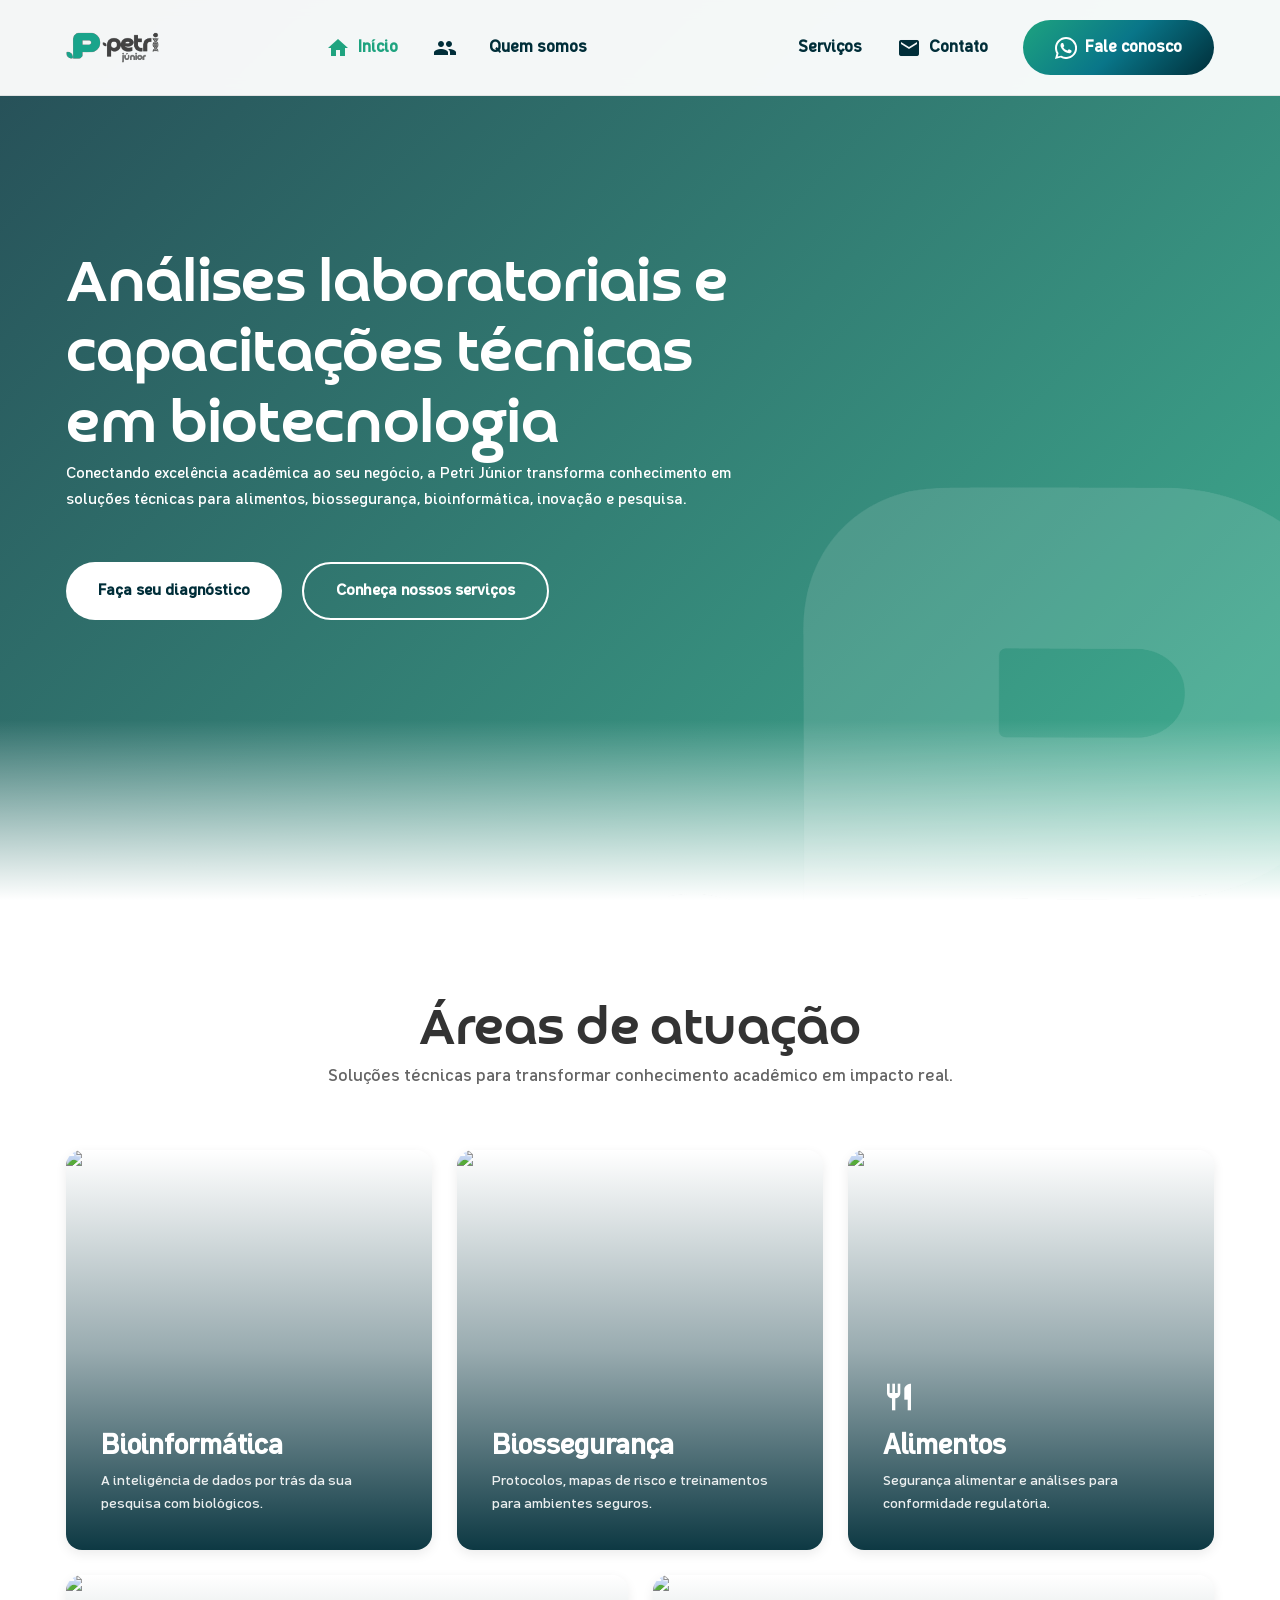
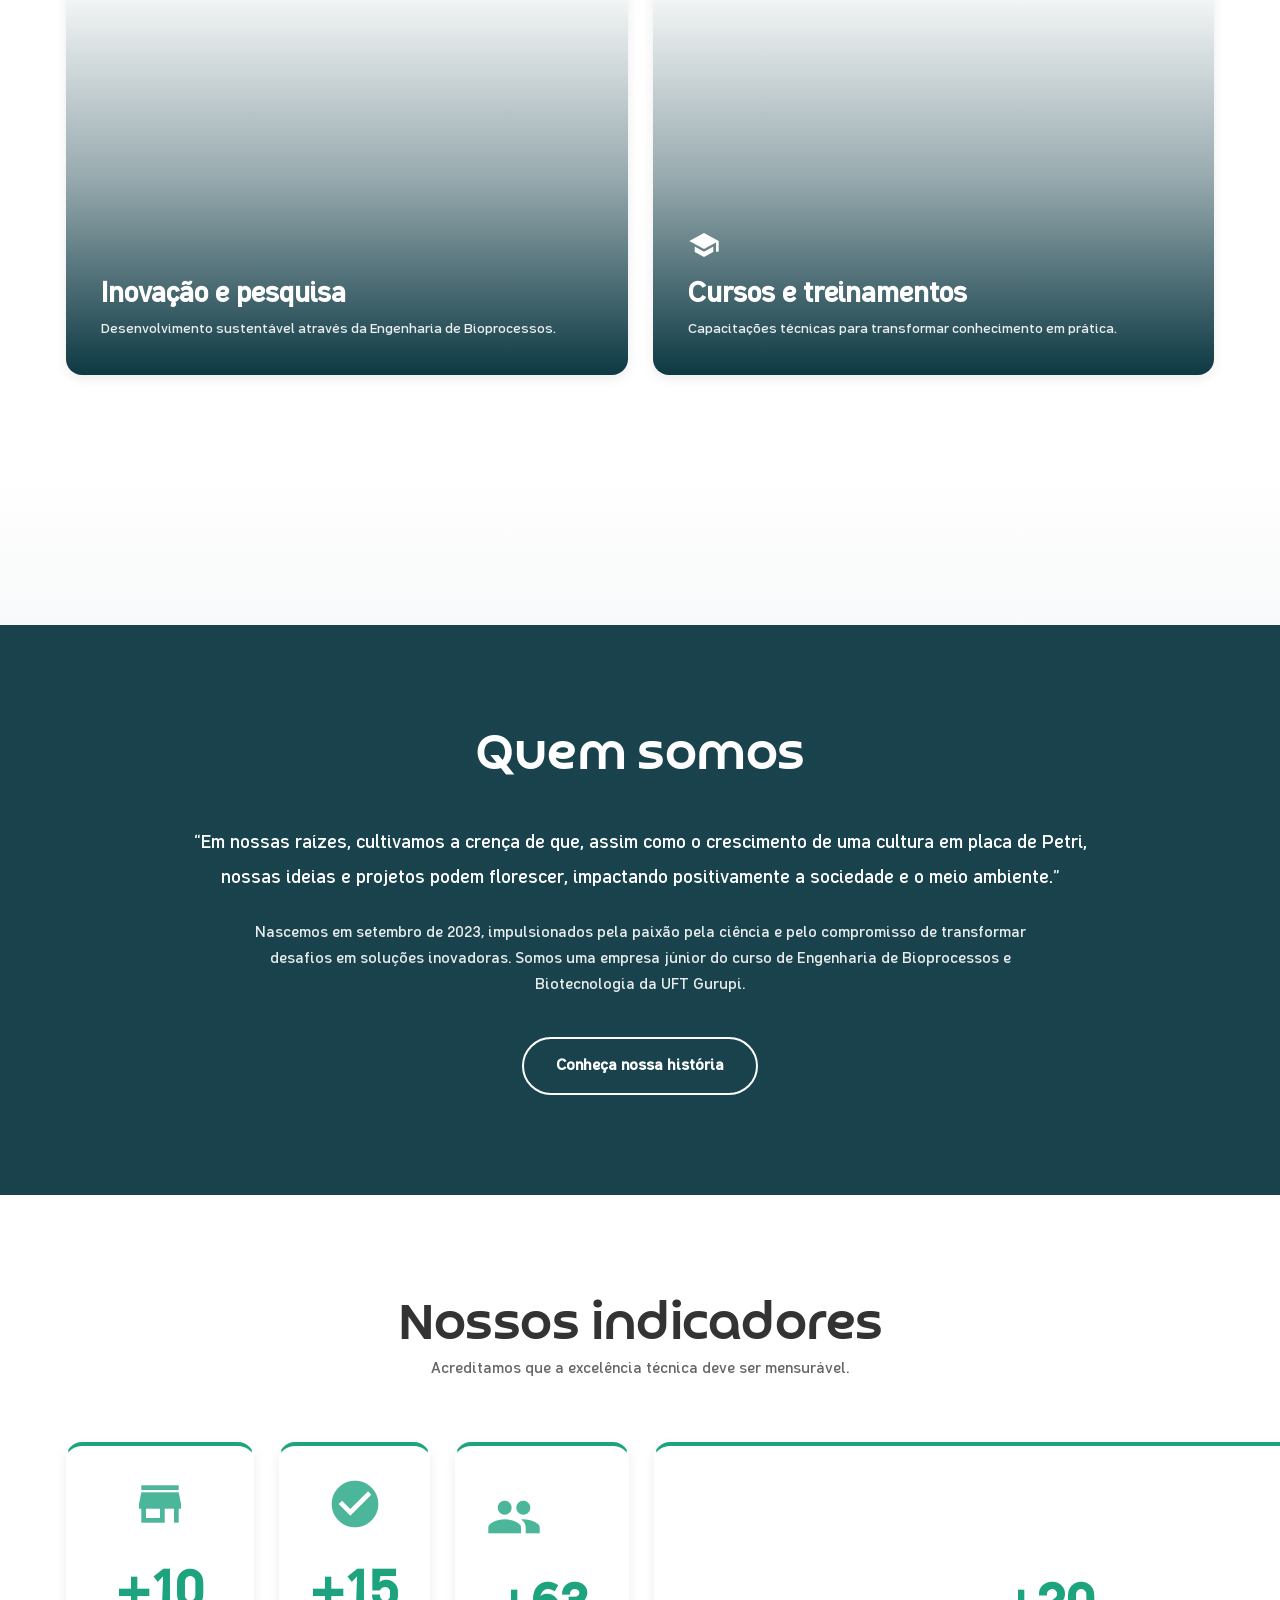
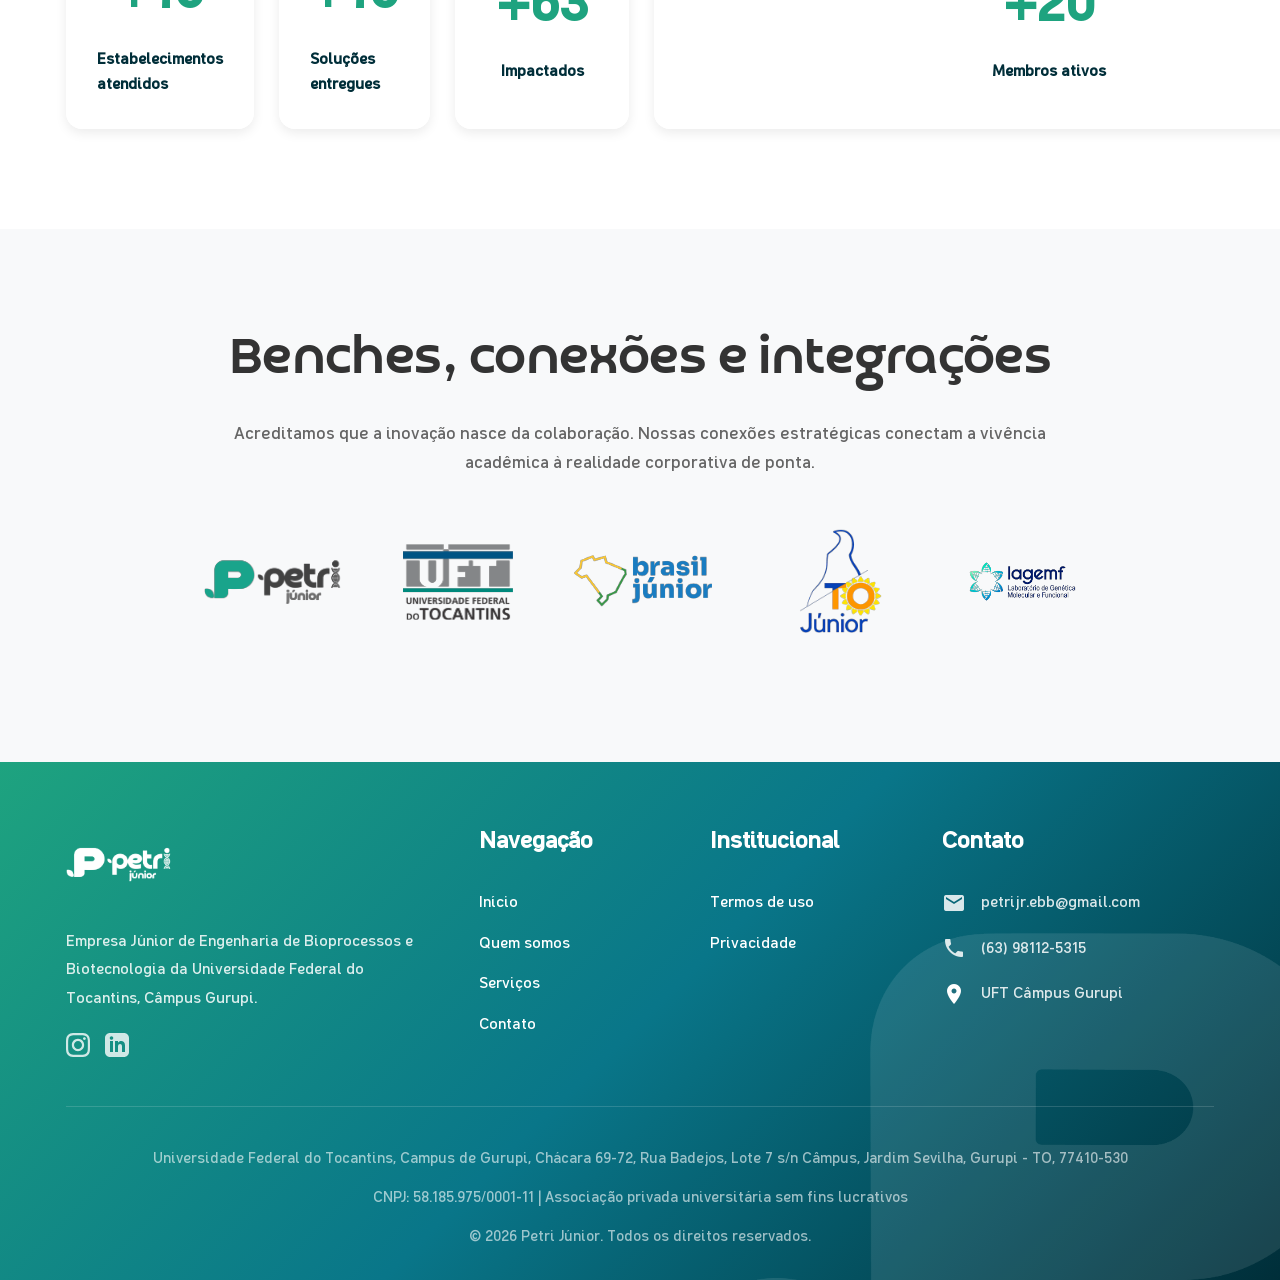
==== index.html @ 45a55f3f "1" ====
<!DOCTYPE html>
<html lang="pt-BR">
<head>
  <meta charset="UTF-8">
  <meta name="viewport" content="width=device-width, initial-scale=1.0">
  <title>Petri Júnior</title>
  <meta name="description" content="Análises laboratoriais e capacitações técnicas em biotecnologia. Conectando excelência acadêmica ao seu negócio.">
  
  <!-- Material Icons -->
  <link href="https://fonts.googleapis.com/icon?family=Material+Icons" rel="stylesheet">
  
  <!-- Styles -->
  <link rel="stylesheet" href="assets/css/style.css">
  <link rel="icon" href="assets/img/favicon-branco.svg" type="image/svg+xml">
</head>
<body>

  <!-- Header -->
  <header>
    <div class="container nav-container">
      <a href="index.html" class="logo">
        <img src="assets/img/logo-petri.svg" alt="Petri Júnior Logo">
      </a>
      
      <nav class="nav-links">
        <a href="index.html"><span class="material-icons">home</span> Início</a>
        <a href="quem-somos.html"><span class="material-icons">groups</span> Quem somos</a>
        <a href="servicos.html"><span class="material-icons">biotech</span> Serviços</a>
        <a href="contato.html"><span class="material-icons">mail</span> Contato</a>
        <a href="https://wa.me/5563981125315" class="btn btn-gradient">
          <svg xmlns="http://www.w3.org/2000/svg" width="22" height="22" viewBox="0 0 24 24" fill="white"><path d="M17.472 14.382c-.297-.149-1.758-.867-2.03-.967-.273-.099-.471-.148-.67.15-.197.297-.767.966-.94 1.164-.173.199-.347.223-.644.075-.297-.15-1.255-.463-2.39-1.328-.883-.788-1.48-1.761-1.653-2.059-.173-.297-.018-.458.13-.606.134-.133.298-.347.446-.52.149-.174.198-.298.298-.497.099-.198.05-.371-.025-.52-.075-.149-.669-1.612-.916-2.207-.242-.579-.487-.5-.669-.51-.173-.008-.371-.01-.57-.01-.198 0-.52.074-.792.372-.272.297-1.04 1.016-1.04 2.479 0 1.462 1.065 2.875 1.213 3.074.149.198 2.096 3.2 5.077 4.487.709.306 1.262.489 1.694.625.712.227 1.36.195 1.871.118.571-.085 1.758-.719 2.006-1.413.248-.694.248-1.289.173-1.413-.074-.124-.272-.198-.57-.347m-5.421 7.403h-.004a9.87 9.87 0 01-5.031-1.378l-.361-.214-3.741.982.998-3.648-.235-.374a9.86 9.86 0 01-1.51-5.26c.001-5.45 4.436-9.884 9.888-9.884 2.64 0 5.122 1.03 6.988 2.898a9.825 9.825 0 012.893 6.994c-.003 5.45-4.437 9.884-9.885 9.884m8.413-18.297A11.815 11.815 0 0012.05 0C5.414 0 .015 5.398.01 12.038c0 2.12.553 4.189 1.602 6.04L0 24l6.149-1.613a11.817 11.817 0 005.9 1.652h.005c6.634 0 12.032-5.398 12.037-12.038.003-3.218-1.251-6.242-3.535-8.528z"/></svg>
          Fale conosco
        </a>
      </nav>
      
      <div class="mobile-menu-btn">
        <span class="material-icons">menu</span>
      </div>
    </div>
  </header>

  <main>
    <!-- Hero Section -->
    <section class="hero">
      <img src="assets/img/favicon-branco.svg" class="hero-watermark" alt="Watermark">
      <div class="container">
        <div class="hero-content fade-in">
          <h1>Análises laboratoriais e capacitações técnicas em biotecnologia</h1>
          <p>
            Conectando excelência acadêmica ao seu negócio, a Petri Júnior transforma conhecimento em soluções técnicas para alimentos, biossegurança, bioinformática, inovação e pesquisa.
          </p>
          <div class="hero-btns" style="display: flex; gap: 20px; flex-wrap: wrap; margin-top: 50px;">
            <a href="https://wa.me/5563981125315?text=Olá%2C%20Petri%20Júnior!%20Gostaria%20de%20solicitar%20um%20diagnóstico%20ou%20orçamento%20personalizado." class="btn btn-primary">Faça seu diagnóstico</a>
            <a href="servicos.html" class="btn btn-secondary">Conheça nossos serviços</a>
          </div>
        </div>
      </div>
    </section>

    <!-- Áreas de Atuação -->
    <section class="areas section-padding">
      <div class="container" style="display: block;">
        <div class="text-center fade-in" style="margin-bottom: 60px;">
          <h2>Áreas de atuação</h2>
          <p style="font-size: 1.1rem; color: var(--text-muted);">Soluções técnicas para transformar conhecimento acadêmico em impacto real.</p>
        </div>
        
        <div class="areas-grid">
          <!-- Bioinformática -->
          <div class="area-card span-2 fade-in">
            <img src="https://images.unsplash.com/photo-1637929476734-bd7f5f78e40a?q=80&w=800&auto=format&fit=crop" alt="Bioinformática">
            <div class="card-content">
              <span class="material-icons" style="font-size: 32px; margin-bottom: 10px;">biotech</span>
              <h3>Bioinformática</h3>
              <p style="font-size: 0.9rem; opacity: 0.9;">A inteligência de dados por trás da sua pesquisa com biológicos.</p>
            </div>
          </div>
          <!-- Biossegurança -->
          <div class="area-card span-2 fade-in">
            <img src="https://images.unsplash.com/photo-1669707041081-dd4d51943041?q=80&w=800&auto=format&fit=crop" alt="Biossegurança">
            <div class="card-content">
              <span class="material-icons" style="font-size: 32px; margin-bottom: 10px;">health_and_safety</span>
              <h3>Biossegurança</h3>
              <p style="font-size: 0.9rem; opacity: 0.9;">Protocolos, mapas de risco e treinamentos para ambientes seguros.</p>
            </div>
          </div>
          <!-- Alimentos -->
          <div class="area-card span-2 fade-in">
            <img src="https://images.unsplash.com/photo-1599819055803-717bba43890f?q=80&w=800&auto=format&fit=crop" alt="Alimentos">
            <div class="card-content">
              <span class="material-icons" style="font-size: 32px; margin-bottom: 10px;">restaurant</span>
              <h3>Alimentos</h3>
              <p style="font-size: 0.9rem; opacity: 0.9;">Segurança alimentar e análises para conformidade regulatória.</p>
            </div>
          </div>
          <!-- Inovação -->
          <div class="area-card span-3 fade-in">
            <img src="https://images.unsplash.com/photo-1668600418823-6d4dd4e74353?q=80&w=800&auto=format&fit=crop" alt="Inovação">
            <div class="card-content">
              <span class="material-icons" style="font-size: 32px; margin-bottom: 10px;">science</span>
              <h3>Inovação e pesquisa</h3>
              <p style="font-size: 0.9rem; opacity: 0.9;">Desenvolvimento sustentável através da Engenharia de Bioprocessos.</p>
            </div>
          </div>
          <!-- Cursos -->
          <div class="area-card span-3 fade-in">
            <img src="https://images.unsplash.com/photo-1614935151651-0bea6508db6b?q=80&w=800&auto=format&fit=crop" alt="Treinamentos">
            <div class="card-content">
              <span class="material-icons" style="font-size: 32px; margin-bottom: 10px;">school</span>
              <h3>Cursos e treinamentos</h3>
              <p style="font-size: 0.9rem; opacity: 0.9;">Capacitações técnicas para transformar conhecimento em prática.</p>
            </div>
          </div>
        </div>
      </div>
    </section>

    <!-- Transição -->
    <div class="transition-gradient"></div>

    <!-- Quem Somos Resumo -->
    <section class="about-summary section-padding" style="background: linear-gradient(rgba(0, 46, 57, 0.9), rgba(0, 46, 57, 0.9)), url('https://images.unsplash.com/photo-1703500584838-ba17cd6c1b5f?q=80&w=1200&auto=format&fit=crop'); background-size: cover; background-position: center; color: white;">
      <div class="container" style="display: block;">
        <div class="text-center">
          <h2 class="fade-in" style="color: white; margin-bottom: 40px;">Quem somos</h2>
          <p class="fade-in" style="max-width: 900px; margin: 0 auto 25px; font-size: 1.2rem; line-height: 1.8;">
            “Em nossas raízes, cultivamos a crença de que, assim como o crescimento de uma cultura em placa de Petri, nossas ideias e projetos podem florescer, impactando positivamente a sociedade e o meio ambiente.”
          </p>
          <p class="fade-in" style="max-width: 800px; margin: 0 auto 40px; opacity: 0.9;">
            Nascemos em setembro de 2023, impulsionados pela paixão pela ciência e pelo compromisso de transformar desafios em soluções inovadoras. Somos uma empresa júnior do curso de Engenharia de Bioprocessos e Biotecnologia da UFT Gurupi.
          </p>
          <a href="quem-somos.html" class="btn btn-secondary fade-in">Conheça nossa história</a>
        </div>
      </div>
    </section>

    <!-- Indicadores -->
    <section class="indicators section-padding">
      <div class="container" style="display: block;">
        <div class="text-center fade-in" style="margin-bottom: 60px;">
          <h2>Nossos indicadores</h2>
          <p style="color: var(--text-muted);">Acreditamos que a excelência técnica deve ser mensurável.</p>
        </div>
        
        <div class="indicators-grid">
          <div class="glass-card indicator-item fade-in" style="border-top: 4px solid var(--primary);">
            <span class="material-icons indicator-icon">store</span>
            <h3 class="counter" data-target="10" style="color: var(--primary); font-size: 3.5rem; margin-bottom: 10px;">+0</h3>
            <p style="font-weight: bold; color: var(--primary-darker);">Estabelecimentos atendidos</p>
          </div>
          <div class="glass-card indicator-item fade-in" style="border-top: 4px solid var(--primary);">
            <span class="material-icons indicator-icon">check_circle</span>
            <h3 class="counter" data-target="15" style="color: var(--primary); font-size: 3.5rem; margin-bottom: 10px;">+0</h3>
            <p style="font-weight: bold; color: var(--primary-darker);">Soluções entregues</p>
          </div>
          <div class="glass-card indicator-item fade-in" style="border-top: 4px solid var(--primary);">
            <span class="material-icons indicator-icon">groups</span>
            <h3 class="counter" data-target="100" style="color: var(--primary); font-size: 3.5rem; margin-bottom: 10px;">+0</h3>
            <p style="font-weight: bold; color: var(--primary-darker);">Impactados</p>
          </div>
          <div class="glass-card indicator-item fade-in" style="border-top: 4px solid var(--primary);">
            <span class="material-icons indicator-icon">emoji_objects</span>
            <h3 class="counter" data-target="20" style="color: var(--primary); font-size: 3.5rem; margin-bottom: 10px;">+0</h3>
            <p style="font-weight: bold; color: var(--primary-darker);">Membros ativos</p>
          </div>
        </div>
      </div>
    </section>

    <!-- Benches -->
    <section class="section-padding" style="background: var(--bg-light);">
      <div class="container text-center" style="display: block;">
        <div class="fade-in">
          <h2>Benches, conexões e integrações</h2>
          <p style="max-width: 850px; margin: 30px auto; font-size: 1.1rem; color: var(--text-muted);">Acreditamos que a inovação nasce da colaboração. Nossas conexões estratégicas conectam a vivência acadêmica à realidade corporativa de ponta.</p>
          <div class="ecosystem-logos" style="margin-top: 50px; display: flex; justify-content: center; gap: 60px; align-items: center; flex-wrap: wrap;">
             <div class="mej-card"><img src="assets/img/logo-petri.svg" alt="Petri Júnior"></div>
             <div class="mej-card"><img src="assets/img/logo-uft.svg" alt="UFT" style="height: 90px;"></div>
             <div class="mej-card"><img src="assets/img/logo-brasil-junior.svg" alt="Brasil Junior"></div>
             <div class="mej-card"><img src="assets/img/logo-to-junior.svg" alt="TO Junior"></div>
             <div class="mej-card"><img src="assets/img/logo-lagemf.svg" alt="LAGEMF" style="height: 85px;"></div>
          </div>
        </div>
      </div>
    </section>
  </main>

  <!-- Footer -->
  <footer>
    <img src="assets/img/favicon-branco.svg" class="footer-watermark" alt="Watermark">
    <div class="container" style="display: block;">
      <div class="footer-grid">
        <div class="footer-info">
          <img src="assets/img/logo-petri.svg" alt="Petri Júnior" style="height: 85px; filter: brightness(0) invert(1);">
          <p style="margin-top: 20px;">Empresa Júnior de Engenharia de Bioprocessos e Biotecnologia da Universidade Federal do Tocantins, Câmpus Gurupi.</p>
          <div style="display: flex; gap: 15px; margin-top: 20px;">
            <a href="https://www.instagram.com/petrijr.ej/" target="_blank" style="color: white; opacity: 0.8;"><svg xmlns="http://www.w3.org/2000/svg" width="24" height="24" viewBox="0 0 24 24" fill="currentColor"><path d="M12 2.163c3.204 0 3.584.012 4.85.07 3.252.148 4.771 1.691 4.919 4.819.058 1.265.069 1.645.069 4.849 0 3.205-.012 3.584-.069 4.849-.149 3.225-1.664 4.771-4.919 4.919-1.266.058-1.644.07-4.85.07-3.204 0-3.584-.012-4.849-.07-3.26-.149-4.771-1.699-4.919-4.82-.058-1.265-.07-1.644-.07-4.849 0-3.204.013-3.583.07-4.849.149-3.227 1.664-4.771 4.919-4.919 1.266-.057 1.645-.069 4.849-.069zm0-2.163c-3.259 0-3.667.014-4.947.072-4.358.2-6.78 2.618-6.98 6.98-.059 1.281-.073 1.689-.073 4.948 0 3.259.014 3.668.072 4.948.2 4.358 2.618 6.78 6.98 6.98 1.281.058 1.689.072 4.948.072 3.259 0 3.668-.014 4.948-.072 4.354-.2 6.782-2.618 6.979-6.98.059-1.28.073-1.689.073-4.948 0-3.259-.014-3.667-.072-4.947-.196-4.354-2.617-6.78-6.979-6.98-1.281-.059-1.69-.073-4.949-.073zm0 5.838c-3.403 0-6.162 2.759-6.162 6.162s2.759 6.163 6.162 6.163 6.162-2.759 6.162-6.163c0-3.403-2.759-6.162-6.162-6.162zm0 10.162c-2.209 0-4-1.791-4-4 0-2.209 1.791-4 4-4s4 1.791 4 4c0 2.209-1.791 4-4 4zm6.406-11.845c-.796 0-1.441.645-1.441 1.44s.645 1.44 1.441 1.44c.795 0 1.439-.645 1.439-1.44s-.644-1.44-1.439-1.44z"/></svg></a>
            <a href="https://www.linkedin.com/company/petri-j%C3%BAnior" target="_blank" style="color: white; opacity: 0.8;"><svg xmlns="http://www.w3.org/2000/svg" width="24" height="24" viewBox="0 0 24 24" fill="currentColor"><path d="M19 0h-14c-2.761 0-5 2.239-5 5v14c0 2.761 2.239 5 5 5h14c2.762 0 5-2.238 5-5v-14c0-2.761-2.238-5-5-5zm-11 19h-3v-11h3v11zm-1.5-12.268c-.966 0-1.75-.79-1.75-1.764s.784-1.764 1.75-1.764 1.75.79 1.75 1.764-.783 1.764-1.75 1.764zm13.5 12.268h-3v-5.604c0-3.368-4-3.113-4 0v5.604h-3v-11h3v1.765c1.396-2.586 7-2.777 7 2.476v6.759z"/></svg></a>
          </div>
        </div>
        <div class="footer-links">
          <h4>Navegação</h4>
          <ul>
            <li><a href="index.html">Início</a></li>
            <li><a href="quem-somos.html">Quem somos</a></li>
            <li><a href="servicos.html">Serviços</a></li>
            <li><a href="contato.html">Contato</a></li>
          </ul>
        </div>
        <div class="footer-links">
          <h4>Institucional</h4>
          <ul>
            <li><a href="termos-de-uso.html">Termos de uso</a></li>
            <li><a href="politica-de-privacidade.html">Privacidade</a></li>
          </ul>
        </div>
        <div class="footer-contact">
          <h4>Contato</h4>
          <p><span class="material-icons">mail</span> petrijr.ebb@gmail.com</p>
          <p><span class="material-icons">call</span> (63) 98112-5315</p>
          <p><span class="material-icons" style="color: white;">place</span> UFT Câmpus Gurupi</p>
        </div>
      </div>
      <div class="footer-bottom">
        <p>Universidade Federal do Tocantins, Campus de Gurupi, Chácara 69-72, Rua Badejos, Lote 7 s/n Câmpus, Jardim Sevilha, Gurupi - TO, 77410-530</p>
        <p style="margin-top: 15px;">CNPJ: 58.185.975/0001-11 | Associação privada universitária sem fins lucrativos</p>
        <p style="margin-top: 15px;">&copy; 2026 Petri Júnior. Todos os direitos reservados.</p>
      </div>
    </div>
  </footer>

  <script src="assets/js/main.js"></script>
</body>
</html>
---- assets/css/style.css ----
/* 
  Petri Júnior - Institutional Website 
  Refined Style Guide
*/

:root {
  /* Colors */
  --primary: #1ea37f;
  --primary-dark: #097689;
  --primary-darker: #002e39;
  --gradient: linear-gradient(135deg, #1ea37f 0%, #097689 50%, #002e39 100%);
  
  --bg-white: #ffffff;
  --bg-light: #f8f9fa;
  --text-dark: #333333;
  --text-muted: #666666;
  --border-light: rgba(0, 0, 0, 0.08);
  --shadow-sm: 0 2px 4px rgba(0, 0, 0, 0.05);
  --shadow-md: 0 4px 12px rgba(0, 0, 0, 0.08);
  
  /* Glassmorphism */
  --glass-bg: rgba(255, 255, 255, 0.7);
  --glass-border: rgba(255, 255, 255, 0.3);
  --glass-blur: blur(10px);
}

/* Fonts */
@font-face {
  font-family: "Caracas";
  src: url("../fonts/Caracas.ttf") format("truetype");
  font-display: swap;
}

@font-face {
  font-family: "Croogla";
  src: url("../fonts/Croogla.ttf") format("truetype");
  font-display: swap;
}

/* Base Styles */
* {
  margin: 0;
  padding: 0;
  box-sizing: border-box;
}

html {
  scroll-behavior: smooth;
}

body {
  font-family: "Caracas", Arial, Helvetica, sans-serif;
  color: var(--text-dark);
  line-height: 1.6;
  background-color: var(--bg-white);
  overflow-x: hidden;
  font-variant-ligatures: none;
  font-feature-settings: "liga" 0; /* Comprehensive ligature disabling */
}

/* SVG Quality & Engine Optimization */
svg, img[src$=".svg"] {
  shape-rendering: geometricPrecision;
  image-rendering: -webkit-optimize-contrast;
  image-rendering: crisp-edges; /* fallback for some engines */
  image-rendering: optimizeQuality;
  -webkit-backface-visibility: hidden;
  backface-visibility: hidden;
}

/* Main Titles - Croogla */
h1, h2, .main-title {
  font-family: "Croogla", Arial, Helvetica, sans-serif;
  font-weight: normal;
  line-height: 1.1;
  letter-spacing: -0.01em;
}

h1 { font-size: 4rem; }
h2 { font-size: 3.5rem; }

/* Secondary/Card Titles - Caracas Bold */
h3, h4, h5, h6, .card-title {
  font-family: "Caracas", sans-serif;
  font-weight: bold;
}

h3 { font-size: 1.8rem; }
h4 { font-size: 1.4rem; }

a {
  text-decoration: none;
  color: inherit;
  transition: 0.3s;
}

ul {
  list-style: none;
}

img {
  max-width: 100%;
  height: auto;
  display: block;
}

/* Utility Classes */
.container {
  width: 92%;
  max-width: 1300px;
  margin: 0 auto;
  padding: 0 15px;
}

.section-padding {
  padding: 100px 0;
}

.text-center { text-align: center; }

.glass-card {
  background: var(--glass-bg);
  backdrop-filter: var(--glass-blur);
  -webkit-backdrop-filter: var(--glass-blur);
  border: 1px solid var(--glass-border);
  border-radius: 16px;
  padding: 30px;
  box-shadow: var(--shadow-md);
  transition: transform 0.3s ease, box-shadow 0.3s ease;
}

.glass-card:hover {
  transform: translateY(-8px);
  box-shadow: 0 12px 24px rgba(0, 0, 0, 0.1);
}

/* Hero Section Refined */
.hero {
  background: linear-gradient(135deg, rgba(0, 46, 57, 0.85) 0%, rgba(30, 163, 127, 0.85) 100%), 
              url('https://images.unsplash.com/photo-1618053448492-2b629c2c912c?q=80&w=1200&auto=format&fit=crop');
  background-size: cover;
  background-position: center;
  background-attachment: fixed;
  color: white;
  min-height: 100vh;
  display: flex;
  align-items: center;
  position: relative;
  overflow: hidden;
  padding-top: 150px;
  padding-bottom: 180px;
}

.hero-watermark {
  position: absolute;
  right: -10%;
  bottom: -20%;
  width: 60%;
  height: auto;
  opacity: 0.12;
  pointer-events: none;
  z-index: 1;
}

.hero .container {
  position: relative;
  z-index: 2;
  display: grid;
  grid-template-columns: 1.2fr 0.8fr;
  align-items: center;
}

@media (max-width: 992px) {
  .hero .container {
    grid-template-columns: 1fr;
  }
  .hero-watermark {
    width: 100%;
    right: -20%;
    bottom: -10%;
  }
}

.page-hero {
  background-size: cover;
  background-position: center;
  background-attachment: fixed;
  color: white;
  padding-top: 200px;
  padding-bottom: 120px;
  position: relative;
}

.page-hero::before {
  content: '';
  position: absolute;
  top: 0;
  left: 0;
  width: 100%;
  height: 100%;
  background: linear-gradient(135deg, rgba(0, 46, 57, 0.9) 0%, rgba(30, 163, 127, 0.8) 100%);
  z-index: 1;
}

.page-hero .container {
  position: relative;
  z-index: 2;
}

.hero::after {
  content: '';
  position: absolute;
  bottom: 0;
  left: 0;
  width: 100%;
  height: 180px;
  background: linear-gradient(to bottom, transparent, var(--bg-white));
  pointer-events: none;
}

/* Specific Page Heroes */
.hero-quem-somos {
  background-image: url('https://images.unsplash.com/photo-1595154038281-4beb9195415b?q=80&w=1472&auto=format&fit=crop');
}

.hero-contato {
  background-image: url('https://images.unsplash.com/photo-1707944745899-104a4b12d945?q=80&w=747&auto=format&fit=crop');
}

.hero-servicos {
  background-image: url('https://images.unsplash.com/photo-1614308460927-5024ba2e1dcb?q=80&w=1200&auto=format&fit=crop');
}

/* Buttons */
.btn {
  display: inline-flex;
  align-items: center;
  justify-content: center;
  padding: 14px 32px;
  border-radius: 50px;
  font-family: "Caracas", sans-serif;
  font-weight: bold;
  cursor: pointer;
  transition: 0.3s;
  border: none;
  gap: 12px;
  font-size: 1rem;
}

.btn svg {
  display: block;
}

.btn-primary {
  background: white;
  color: var(--primary-darker);
}

.btn-primary:hover {
  background: var(--bg-light);
  transform: translateY(-2px);
  box-shadow: 0 5px 15px rgba(0,0,0,0.1);
}

.btn-gradient {
  background: var(--gradient);
  color: white !important;
}

.btn-gradient svg {
  fill: white !important;
}

.btn-gradient:hover {
  opacity: 0.95;
  transform: translateY(-2px);
  box-shadow: 0 5px 15px rgba(30, 163, 127, 0.3);
}

.btn-secondary {
  background: transparent;
  color: white;
  border: 2px solid white;
}

.btn-secondary:hover {
  background: rgba(255, 255, 255, 0.1);
  transform: translateY(-2px);
}

/* Section Transitions */
.transition-gradient {
  height: 150px;
  background: linear-gradient(to bottom, var(--bg-white), var(--bg-light));
}

/* Workflow Section Styles */
.workflow-grid {
  display: grid;
  grid-template-columns: repeat(auto-fit, minmax(200px, 1fr));
  gap: 20px;
  margin-top: 50px;
}

.workflow-step {
  text-align: center;
  padding: 30px 20px;
  background: white;
  border-radius: 16px;
  box-shadow: var(--shadow-sm);
  position: relative;
  transition: 0.3s;
}

.workflow-step:hover {
  transform: translateY(-5px);
  box-shadow: var(--shadow-md);
}

.step-number {
  width: 50px;
  height: 50px;
  background: var(--gradient);
  color: white;
  border-radius: 50%;
  display: flex;
  align-items: center;
  justify-content: center;
  font-size: 1.5rem;
  font-family: "Croogla", sans-serif;
  margin: 0 auto 20px;
}

/* Moments Gallery Styles */
.moments-grid {
  display: grid;
  grid-template-columns: repeat(auto-fill, minmax(300px, 1fr));
  gap: 20px;
  margin-top: 40px;
}

.moment-card {
  background: white;
  border-radius: 12px;
  overflow: hidden;
  box-shadow: var(--shadow-sm);
  transition: 0.3s;
}

.moment-card:hover {
  transform: scale(1.02);
  box-shadow: var(--shadow-md);
}

.moment-img {
  width: 100%;
  height: 240px;
  object-fit: cover;
}

.moment-info {
  padding: 20px;
}

.moment-date {
  font-size: 0.85rem;
  color: var(--primary);
  font-weight: bold;
  margin-bottom: 5px;
}

.moment-desc {
  font-size: 0.95rem;
  color: var(--text-dark);
}

/* Team Card Styles */
.team-grid {
  display: grid;
  grid-template-columns: repeat(auto-fill, minmax(280px, 1fr));
  gap: 30px;
}

.team-card {
  background: white;
  border-radius: 16px;
  padding: 30px;
  text-align: center;
  box-shadow: var(--shadow-sm);
  border: 1px solid var(--border-light);
  transition: 0.3s;
}

.team-card:hover {
  border-color: var(--primary);
  transform: translateY(-5px);
}

.team-photo {
  width: 130px;
  height: 130px;
  border-radius: 50%;
  margin: 0 auto 20px;
  object-fit: cover;
  border: 4px solid var(--bg-light);
}

.team-links {
  display: flex;
  justify-content: center;
  gap: 15px;
  margin-top: 20px;
}

.team-links a {
  color: var(--text-muted);
  font-size: 1.4rem;
}

.team-links a:hover {
  color: var(--primary);
}

.advisor-card {
  grid-column: 1 / -1;
  max-width: 1000px;
  margin: 0 auto 50px;
  display: grid;
  grid-template-columns: 280px 1fr;
  text-align: left;
  align-items: center;
  gap: 50px;
  padding: 40px;
  border-left: 6px solid var(--primary);
}

/* Areas Cards Grid Optimization */
.areas-grid {
  display: grid;
  grid-template-columns: repeat(6, 1fr);
  gap: 25px;
}

.area-card.span-2 { grid-column: span 2; }
.area-card.span-3 { grid-column: span 3; }

/* Indicators Grid 4-in-a-row */
.indicators-grid {
  display: grid;
  grid-template-columns: repeat(4, 1fr);
  gap: 25px;
  max-width: 1200px;
  margin: 0 auto;
}

.indicator-item {
  display: flex;
  flex-direction: column;
  align-items: center;
  justify-content: center;
}

.indicator-icon {
  font-size: 3.5rem !important;
  color: var(--primary);
  margin-bottom: 15px;
  opacity: 0.8;
}

/* Mascot Dynamics */
.mascot-container {
  position: relative;
  margin-bottom: 0;
  z-index: 10;
  display: flex;
  justify-content: center;
  align-items: center;
}

.mascot-img {
  width: 100%;
  max-width: 420px;
  height: auto;
  aspect-ratio: 1080 / 1350;
  object-fit: contain;
  filter: drop-shadow(0 15px 40px rgba(0,0,0,0.12));
  transition: transform 0.8s cubic-bezier(0.22, 1, 0.36, 1), filter 0.8s ease;
  will-change: transform;
}

.mascot-container:hover .mascot-img {
  transform: translateY(-10px) scale(1.03);
  filter: drop-shadow(0 25px 60px rgba(0,0,0,0.18));
}

/* Ecosystem Logos */
.ecosystem-logos img {
  height: 100px;
  width: auto;
  filter: none;
  transition: 0.4s;
}

.mej-card {
  display: flex;
  flex-direction: column;
  align-items: center;
}

.mej-card img {
  height: 110px;
  margin-bottom: 25px;
}

/* Areas Cards with Images */
.area-card {
  position: relative;
  overflow: hidden;
  border-radius: 16px;
  height: 400px;
  display: flex;
  flex-direction: column;
  justify-content: flex-end;
  color: white;
  transition: 0.4s;
  box-shadow: var(--shadow-md);
}

.area-card img {
  position: absolute;
  top: 0;
  left: 0;
  width: 100%;
  height: 100%;
  object-fit: cover;
  z-index: 1;
  transition: 0.5s;
}

.area-card::before {
  content: '';
  position: absolute;
  top: 0;
  left: 0;
  width: 100%;
  height: 100%;
  background: linear-gradient(to top, rgba(0,46,57,0.95) 0%, rgba(0,46,57,0.4) 50%, transparent 100%);
  z-index: 2;
}

.area-card .card-content {
  position: relative;
  z-index: 3;
  padding: 35px;
}

.area-card:hover {
  transform: translateY(-10px);
}

.area-card:hover img {
  transform: scale(1.1);
}

/* Google Maps Embed */
.map-container {
  width: 100%;
  height: 400px;
  border-radius: 16px;
  overflow: hidden;
  margin-top: 30px;
  border: 1px solid var(--border-light);
  box-shadow: var(--shadow-sm);
}

/* Animations */
.fade-in {
  opacity: 0;
  transform: translateY(30px);
  transition: opacity 0.8s ease-out, transform 0.8s ease-out;
}

.fade-in.visible {
  opacity: 1;
  transform: translateY(0);
}

/* Header */
header {
  position: fixed;
  top: 0;
  width: 100%;
  z-index: 1000;
  background: rgba(255, 255, 255, 0.95);
  backdrop-filter: blur(8px);
  border-bottom: 1px solid var(--border-light);
  padding: 10px 0;
  transition: 0.3s;
}

.nav-container {
  display: flex;
  justify-content: space-between;
  align-items: center;
}

.logo img {
  height: 75px;
}

.nav-links {
  display: flex;
  gap: 35px;
  align-items: center;
}

.nav-links a {
  font-weight: 600;
  font-size: 1.05rem;
  color: var(--primary-darker);
  display: flex;
  align-items: center;
  gap: 8px;
}

.nav-links a:hover, .nav-links a.active {
  color: var(--primary);
}

.mobile-menu-btn {
  display: none;
  cursor: pointer;
  color: var(--primary-darker);
}

/* Footer */
footer {
  background: var(--gradient);
  color: white;
  padding: 60px 0 30px;
  position: relative;
  overflow: hidden;
}

.footer-watermark {
  position: absolute;
  right: -8%;
  bottom: -30%;
  width: 650px;
  height: auto;
  opacity: 0.1;
  pointer-events: none;
  z-index: 1;
}

.footer-grid, .footer-bottom {
  position: relative;
  z-index: 2;
}

.footer-grid {
  display: grid;
  grid-template-columns: 2fr 1fr 1fr 1.5fr;
  gap: 50px;
  margin-bottom: 40px;
}

.footer-info img {
  height: 85px;
  filter: brightness(0) invert(1);
}

.footer-info p {
  color: rgba(255, 255, 255, 0.85);
  margin-top: 25px;
  line-height: 1.8;
}

.footer-links h4, .footer-contact h4 {
  color: white;
  margin-bottom: 30px;
  font-size: 1.5rem;
}

.footer-links ul li {
  margin-bottom: 15px;
}

.footer-links a:hover {
  color: white;
  opacity: 0.8;
  text-decoration: underline;
}

.footer-contact p {
  color: rgba(255, 255, 255, 0.85);
  display: flex;
  align-items: center;
  gap: 15px;
  margin-bottom: 20px;
}

.footer-bottom {
  border-top: 1px solid rgba(255, 255, 255, 0.15);
  padding-top: 40px;
  text-align: center;
  color: rgba(255, 255, 255, 0.6);
  font-size: 0.95rem;
}

/* Responsive Grid */
@media (max-width: 1200px) {
  .advisor-card {
    grid-template-columns: 200px 1fr;
    gap: 30px;
  }
}

@media (max-width: 1024px) {
  .areas-grid {
    grid-template-columns: repeat(2, 1fr);
  }
  .area-card.span-2, .area-card.span-3 { grid-column: span 1; }
  .indicators-grid {
    grid-template-columns: repeat(2, 1fr);
  }
}

@media (max-width: 768px) {
  :root {
    --section-padding: 60px; /* Reduced for mobile */
  }

  .section-padding {
    padding: var(--section-padding) 0;
  }

  h1 { font-size: 2.5rem !important; }
  h2 { font-size: 2rem !important; }
  
  .areas-grid {
    grid-template-columns: 1fr;
    gap: 15px;
  }
  
  .indicators-grid {
    grid-template-columns: 1fr;
    gap: 15px;
  }
  
  .hero { 
    min-height: auto; 
    padding-top: 120px; 
    padding-bottom: 100px;
    text-align: center;
  }

  .hero .hero-btns {
    justify-content: center;
  }

  .page-hero { padding-top: 140px; padding-bottom: 60px; }
  
  /* Mobile Menu Transitions */
  .mobile-menu-btn { display: block; }

  .nav-links {
    display: flex; /* Always flex but hidden by height/opacity */
    position: absolute;
    top: 100%;
    left: 0;
    width: 100%;
    background: white;
    flex-direction: column;
    padding: 0 20px;
    gap: 0;
    box-shadow: 0 15px 30px rgba(0,0,0,0.1);
    border-top: 1px solid var(--border-light);
    
    /* Animation state */
    max-height: 0;
    opacity: 0;
    overflow: hidden;
    transform: translateY(-10px);
    transition: max-height 0.5s cubic-bezier(0.4, 0, 0.2, 1), 
                opacity 0.4s ease, 
                transform 0.4s ease,
                padding 0.5s ease;
  }

  .nav-links.active {
    max-height: 600px; /* Large enough to fit items */
    opacity: 1;
    transform: translateY(0);
    padding: 25px 20px;
    gap: 20px;
  }

  .nav-links a {
    width: 100%;
    justify-content: flex-start;
    opacity: 0;
    transform: translateX(-10px);
    transition: 0.3s ease;
  }

  .nav-links.active a {
    opacity: 1;
    transform: translateX(0);
  }
  
  /* Stagger links fade-in */
  .nav-links.active a:nth-child(1) { transition-delay: 0.1s; }
  .nav-links.active a:nth-child(2) { transition-delay: 0.15s; }
  .nav-links.active a:nth-child(3) { transition-delay: 0.2s; }
  .nav-links.active a:nth-child(4) { transition-delay: 0.25s; }
  .nav-links.active a:nth-child(5) { transition-delay: 0.3s; }

  .nav-links .btn-gradient {
    width: 100%;
    margin-top: 10px;
  }
  
  .footer-grid {
    grid-template-columns: 1fr;
    text-align: left; /* Left align as requested */
    gap: 40px;
  }

  .footer-contact p {
    justify-content: flex-start; /* Left align as requested */
  }

  .footer-info {
    display: flex;
    flex-direction: column;
    align-items: flex-start;
  }

  .footer-info .social-links {
    justify-content: flex-start !important;
  }

  .footer-watermark {
    display: none;
  }
  
  .advisor-card {
    grid-template-columns: 1fr;
    text-align: center;
    padding: 25px;
  }

  .team-photo {
    width: 100px;
    height: 100px;
  }
  
  .mascot-container {
    margin-bottom: 0;
  }

  .workflow-grid {
    grid-template-columns: 1fr;
  }

  /* Grid Layouts for mobile */
  .grid {
    grid-template-columns: 1fr !important;
    gap: 30px !important;
  }

  .about-detail .grid {
    display: flex !important;
    flex-direction: column;
  }

  .about-detail .grid > div:nth-child(1) {
    order: 2;
  }
  .about-detail .grid > div:nth-child(1) img {
    order: 1;
    margin-bottom: 20px;
  }

  #alimentos .grid, #biosseguranca .grid {
    display: flex !important;
    flex-direction: column;
  }
}
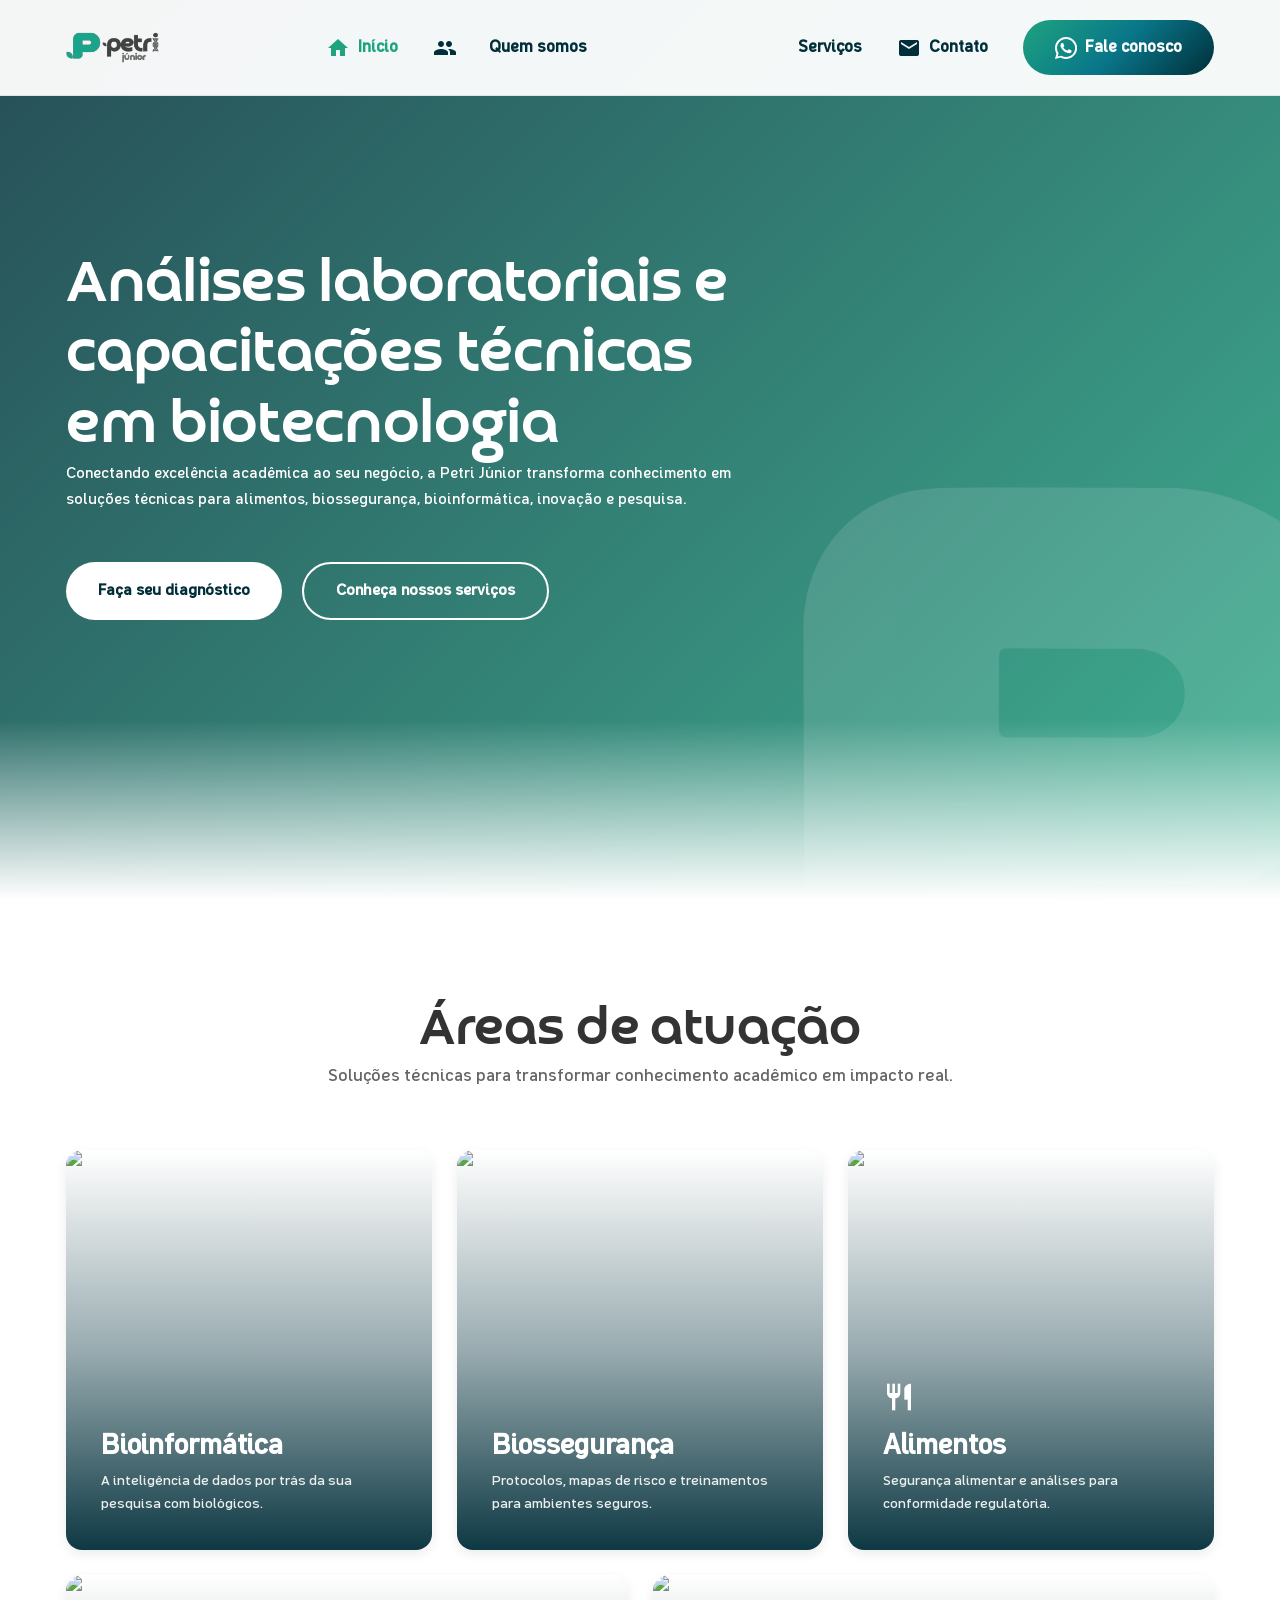
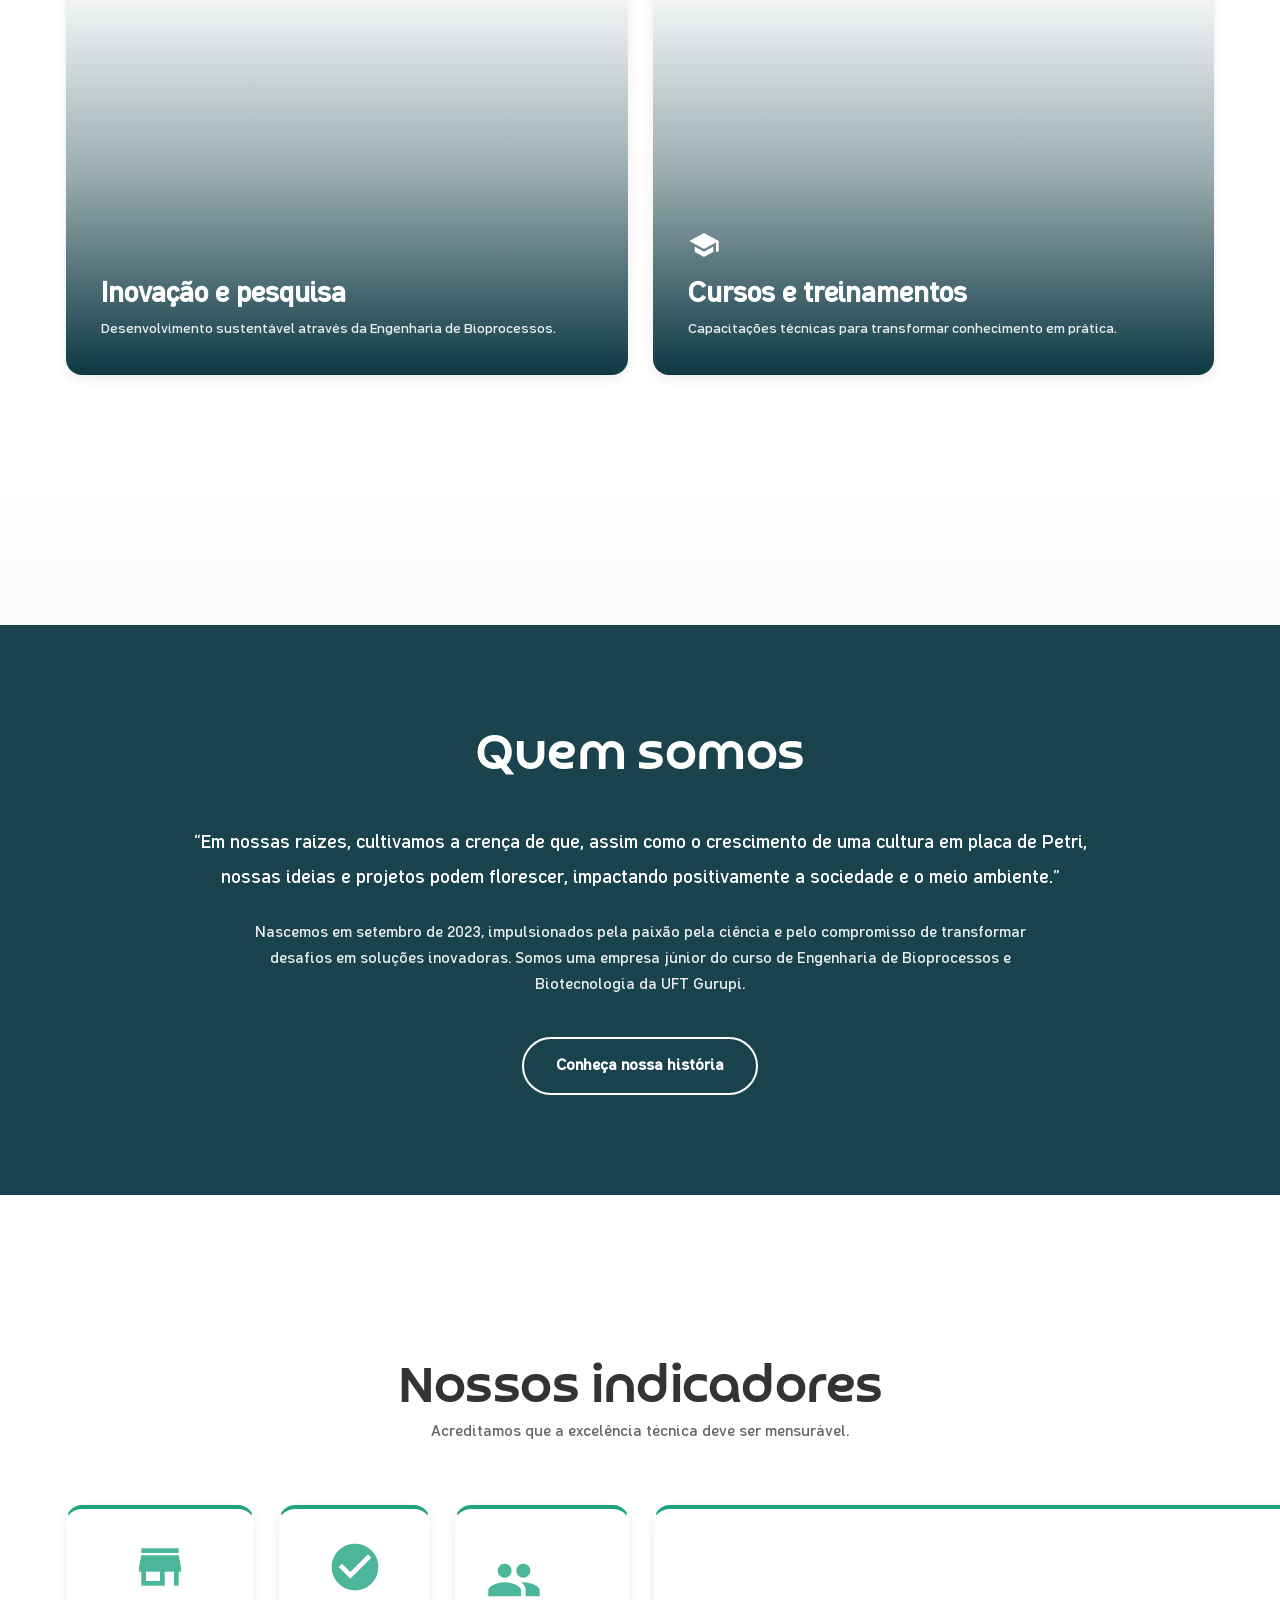
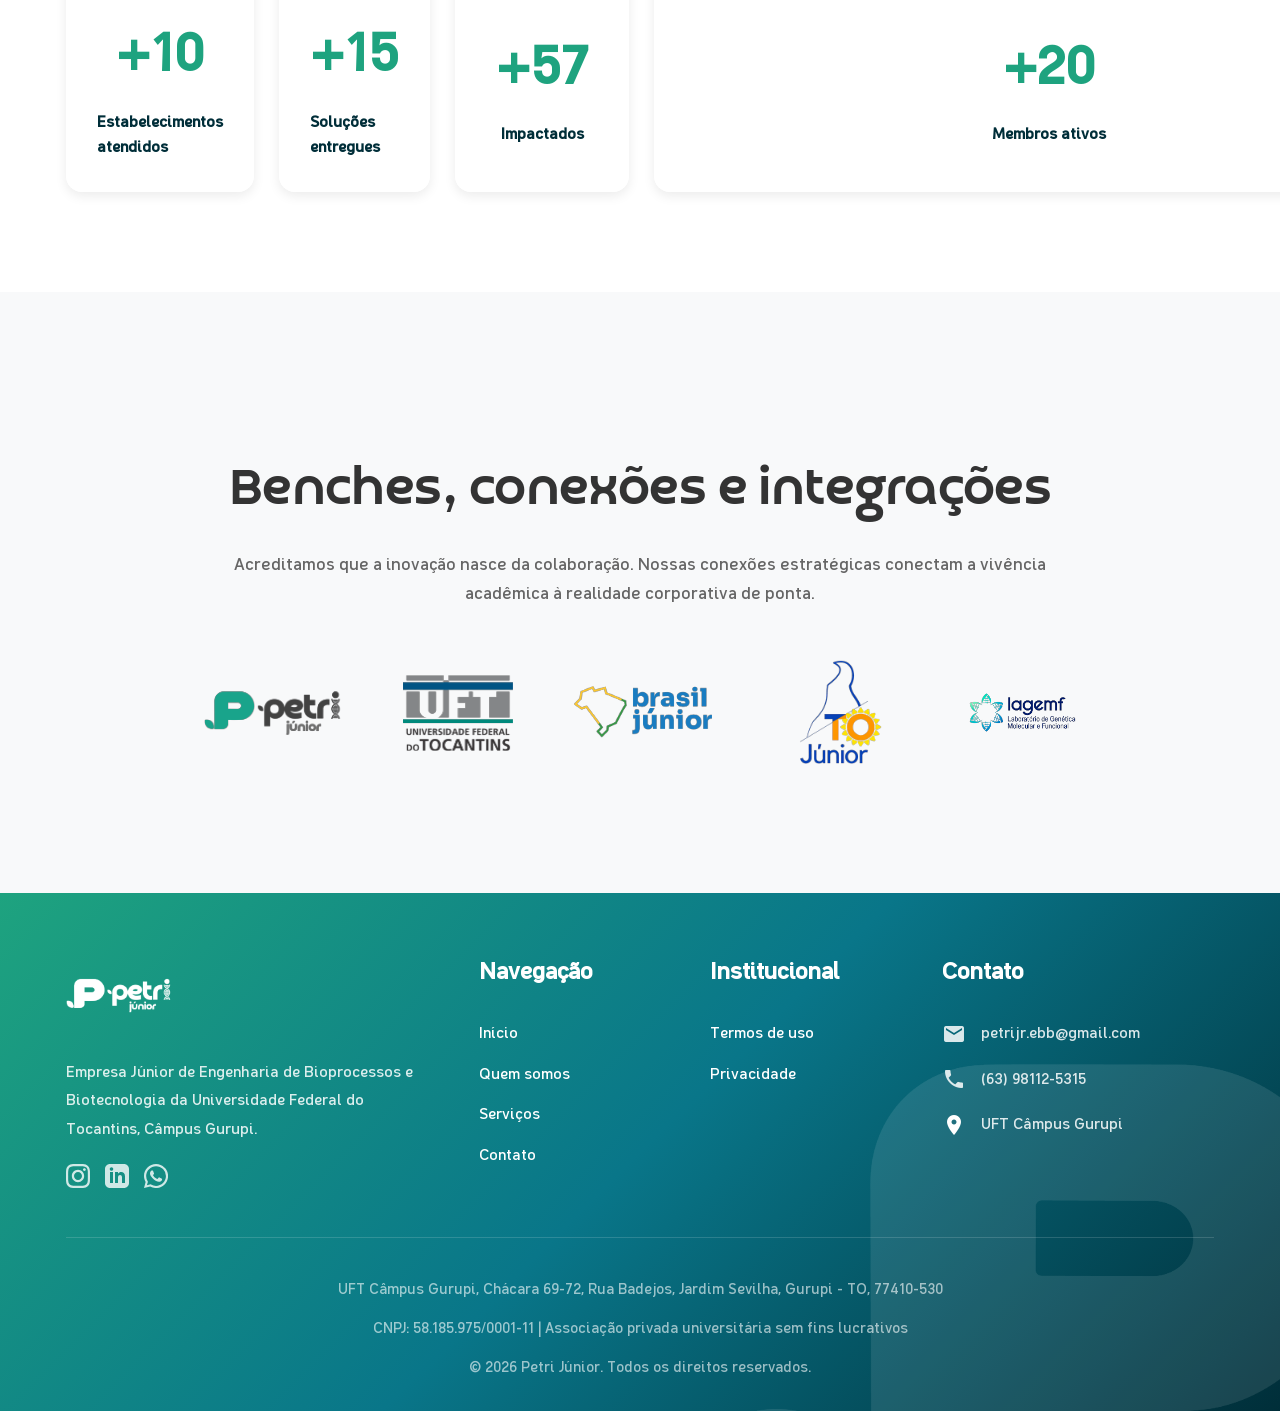
==== commit 8a01cd90: "2" ====
--- a/index.html
+++ b/index.html
@@ -138,6 +138,7 @@
     <section class="indicators section-padding">
       <div class="container" style="display: block;">
         <div class="text-center fade-in" style="margin-bottom: 60px;">
+          <span class="material-icons" style="font-size: 48px; color: var(--primary); margin-bottom: 15px;">analytics</span>
           <h2>Nossos indicadores</h2>
           <p style="color: var(--text-muted);">Acreditamos que a excelência técnica deve ser mensurável.</p>
         </div>
@@ -171,6 +172,7 @@
     <section class="section-padding" style="background: var(--bg-light);">
       <div class="container text-center" style="display: block;">
         <div class="fade-in">
+          <span class="material-icons" style="font-size: 48px; color: var(--primary); margin-bottom: 20px;">handshake</span>
           <h2>Benches, conexões e integrações</h2>
           <p style="max-width: 850px; margin: 30px auto; font-size: 1.1rem; color: var(--text-muted);">Acreditamos que a inovação nasce da colaboração. Nossas conexões estratégicas conectam a vivência acadêmica à realidade corporativa de ponta.</p>
           <div class="ecosystem-logos" style="margin-top: 50px; display: flex; justify-content: center; gap: 60px; align-items: center; flex-wrap: wrap;">
@@ -196,6 +198,7 @@
           <div style="display: flex; gap: 15px; margin-top: 20px;">
             <a href="https://www.instagram.com/petrijr.ej/" target="_blank" style="color: white; opacity: 0.8;"><svg xmlns="http://www.w3.org/2000/svg" width="24" height="24" viewBox="0 0 24 24" fill="currentColor"><path d="M12 2.163c3.204 0 3.584.012 4.85.07 3.252.148 4.771 1.691 4.919 4.819.058 1.265.069 1.645.069 4.849 0 3.205-.012 3.584-.069 4.849-.149 3.225-1.664 4.771-4.919 4.919-1.266.058-1.644.07-4.85.07-3.204 0-3.584-.012-4.849-.07-3.26-.149-4.771-1.699-4.919-4.82-.058-1.265-.07-1.644-.07-4.849 0-3.204.013-3.583.07-4.849.149-3.227 1.664-4.771 4.919-4.919 1.266-.057 1.645-.069 4.849-.069zm0-2.163c-3.259 0-3.667.014-4.947.072-4.358.2-6.78 2.618-6.98 6.98-.059 1.281-.073 1.689-.073 4.948 0 3.259.014 3.668.072 4.948.2 4.358 2.618 6.78 6.98 6.98 1.281.058 1.689.072 4.948.072 3.259 0 3.668-.014 4.948-.072 4.354-.2 6.782-2.618 6.979-6.98.059-1.28.073-1.689.073-4.948 0-3.259-.014-3.667-.072-4.947-.196-4.354-2.617-6.78-6.979-6.98-1.281-.059-1.69-.073-4.949-.073zm0 5.838c-3.403 0-6.162 2.759-6.162 6.162s2.759 6.163 6.162 6.163 6.162-2.759 6.162-6.163c0-3.403-2.759-6.162-6.162-6.162zm0 10.162c-2.209 0-4-1.791-4-4 0-2.209 1.791-4 4-4s4 1.791 4 4c0 2.209-1.791 4-4 4zm6.406-11.845c-.796 0-1.441.645-1.441 1.44s.645 1.44 1.441 1.44c.795 0 1.439-.645 1.439-1.44s-.644-1.44-1.439-1.44z"/></svg></a>
             <a href="https://www.linkedin.com/company/petri-j%C3%BAnior" target="_blank" style="color: white; opacity: 0.8;"><svg xmlns="http://www.w3.org/2000/svg" width="24" height="24" viewBox="0 0 24 24" fill="currentColor"><path d="M19 0h-14c-2.761 0-5 2.239-5 5v14c0 2.761 2.239 5 5 5h14c2.762 0 5-2.238 5-5v-14c0-2.761-2.238-5-5-5zm-11 19h-3v-11h3v11zm-1.5-12.268c-.966 0-1.75-.79-1.75-1.764s.784-1.764 1.75-1.764 1.75.79 1.75 1.764-.783 1.764-1.75 1.764zm13.5 12.268h-3v-5.604c0-3.368-4-3.113-4 0v5.604h-3v-11h3v1.765c1.396-2.586 7-2.777 7 2.476v6.759z"/></svg></a>
+            <a href="https://wa.me/5563981125315" target="_blank" style="color: white; opacity: 0.8;"><svg xmlns="http://www.w3.org/2000/svg" width="24" height="24" viewBox="0 0 24 24" fill="currentColor"><path d="M17.472 14.382c-.297-.149-1.758-.867-2.03-.967-.273-.099-.471-.148-.67.15-.197.297-.767.966-.94 1.164-.173.199-.347.223-.644.075-.297-.15-1.255-.463-2.39-1.328-.883-.788-1.48-1.761-1.653-2.059-.173-.297-.018-.458.13-.606.134-.133.298-.347.446-.52.149-.174.198-.298.298-.497.099-.198.05-.371-.025-.52-.075-.149-.669-1.612-.916-2.207-.242-.579-.487-.5-.669-.51-.173-.008-.371-.01-.57-.01-.198 0-.52.074-.792.372-.272.297-1.04 1.016-1.04 2.479 0 1.462 1.065 2.875 1.213 3.074.149.198 2.096 3.2 5.077 4.487.709.306 1.262.489 1.694.625.712.227 1.36.195 1.871.118.571-.085 1.758-.719 2.006-1.413.248-.694.248-1.289.173-1.413-.074-.124-.272-.198-.57-.347m-5.421 7.403h-.004a9.87 9.87 0 01-5.031-1.378l-.361-.214-3.741.982.998-3.648-.235-.374a9.86 9.86 0 01-1.51-5.26c.001-5.45 4.436-9.884 9.888-9.884 2.64 0 5.122 1.03 6.988 2.898a9.825 9.825 0 012.893 6.994c-.003 5.45-4.437 9.884-9.885 9.884m8.413-18.297A11.815 11.815 0 0012.05 0C5.414 0 .015 5.398.01 12.038c0 2.12.553 4.189 1.602 6.04L0 24l6.149-1.613a11.817 11.817 0 005.9 1.652h.005c6.634 0 12.032-5.398 12.037-12.038.003-3.218-1.251-6.242-3.535-8.528z"/></svg></a>
           </div>
         </div>
         <div class="footer-links">
@@ -222,7 +225,7 @@
         </div>
       </div>
       <div class="footer-bottom">
-        <p>Universidade Federal do Tocantins, Campus de Gurupi, Chácara 69-72, Rua Badejos, Lote 7 s/n Câmpus, Jardim Sevilha, Gurupi - TO, 77410-530</p>
+        <p>UFT Câmpus Gurupi, Chácara 69-72, Rua Badejos, Jardim Sevilha, Gurupi - TO, 77410-530</p>
         <p style="margin-top: 15px;">CNPJ: 58.185.975/0001-11 | Associação privada universitária sem fins lucrativos</p>
         <p style="margin-top: 15px;">&copy; 2026 Petri Júnior. Todos os direitos reservados.</p>
       </div>
--- a/assets/css/style.css
+++ b/assets/css/style.css
@@ -160,6 +160,23 @@
   opacity: 0.12;
   pointer-events: none;
   z-index: 1;
+  animation: watermarkFadeIn 2s ease-out forwards;
+}
+
+@keyframes watermarkFadeIn {
+  from { opacity: 0; transform: scale(0.9) translate(20px, 20px); }
+  to { opacity: 0.12; transform: scale(1) translate(0, 0); }
+}
+
+.about-watermark {
+  position: absolute;
+  left: -5%;
+  top: 10%;
+  width: 400px;
+  opacity: 0.05;
+  pointer-events: none;
+  z-index: 0;
+  animation: watermarkFadeIn 3s ease-out forwards;
 }
 
 .hero .container {
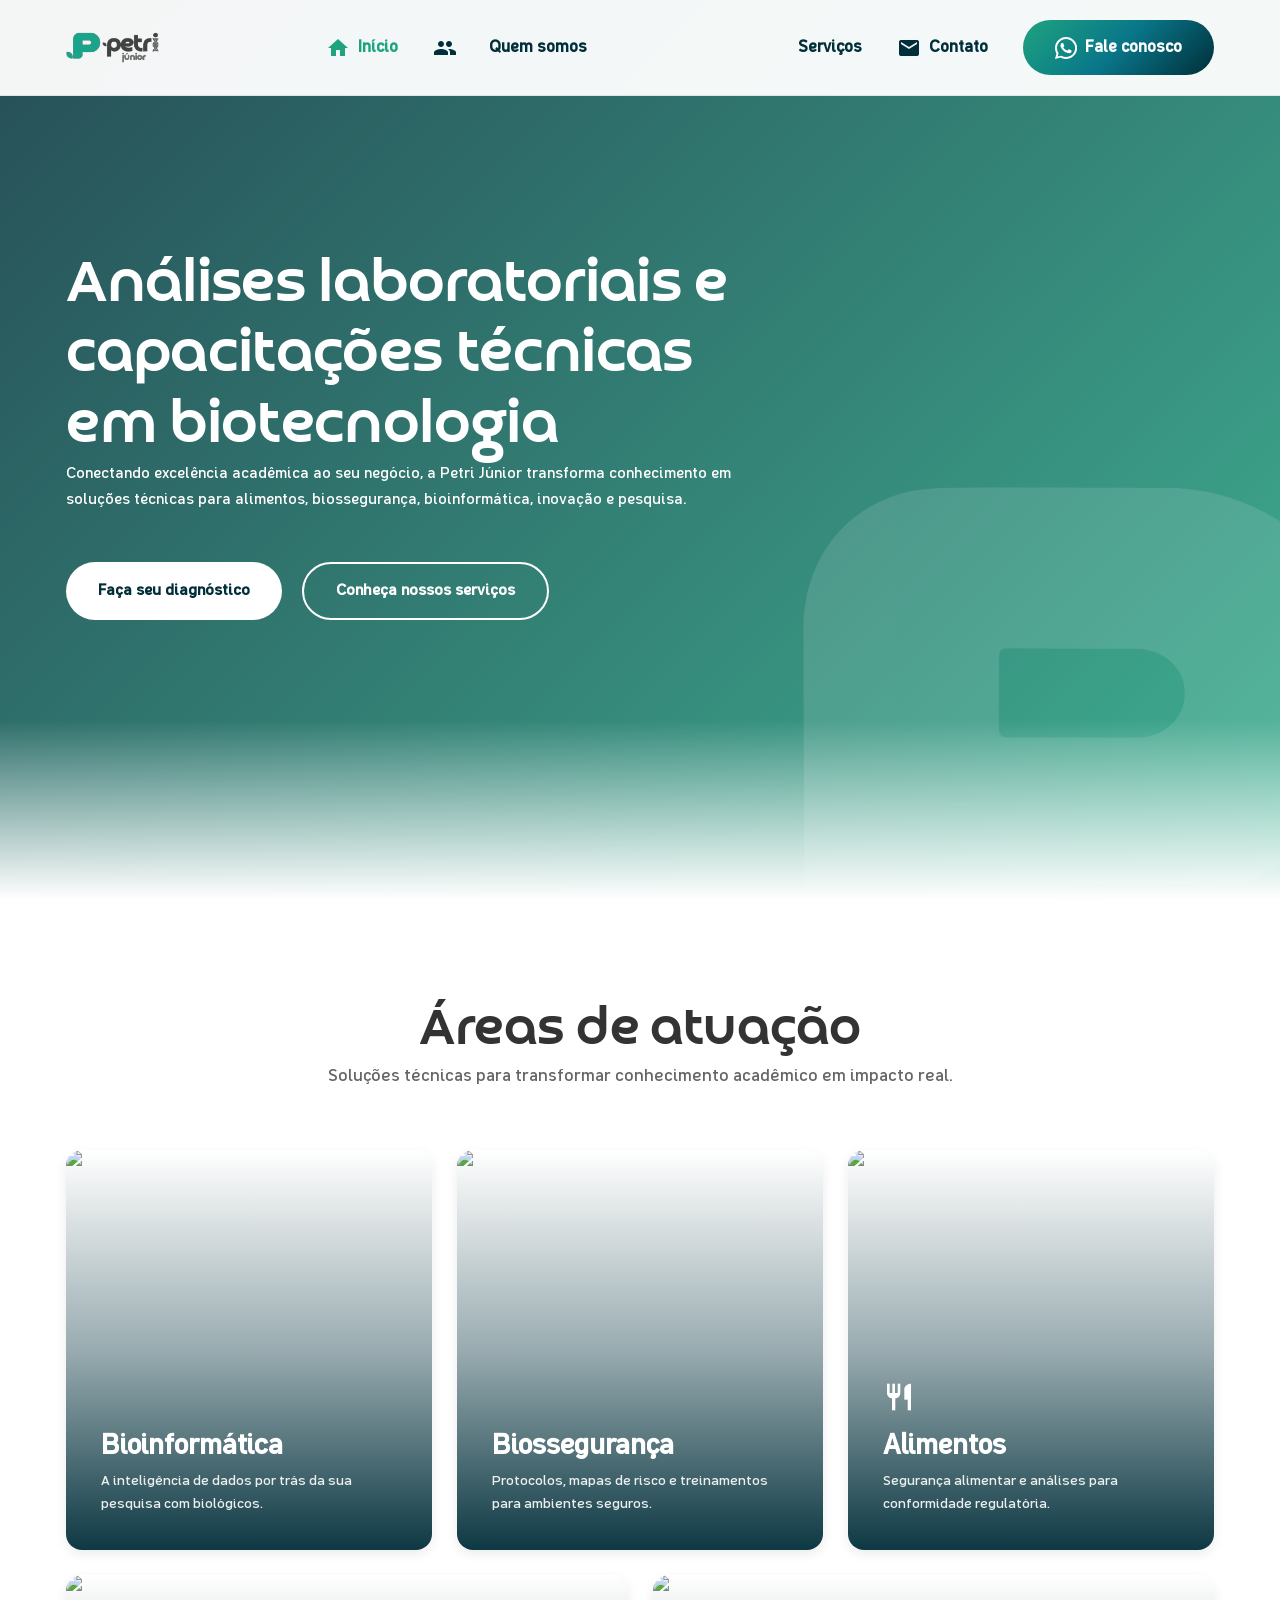
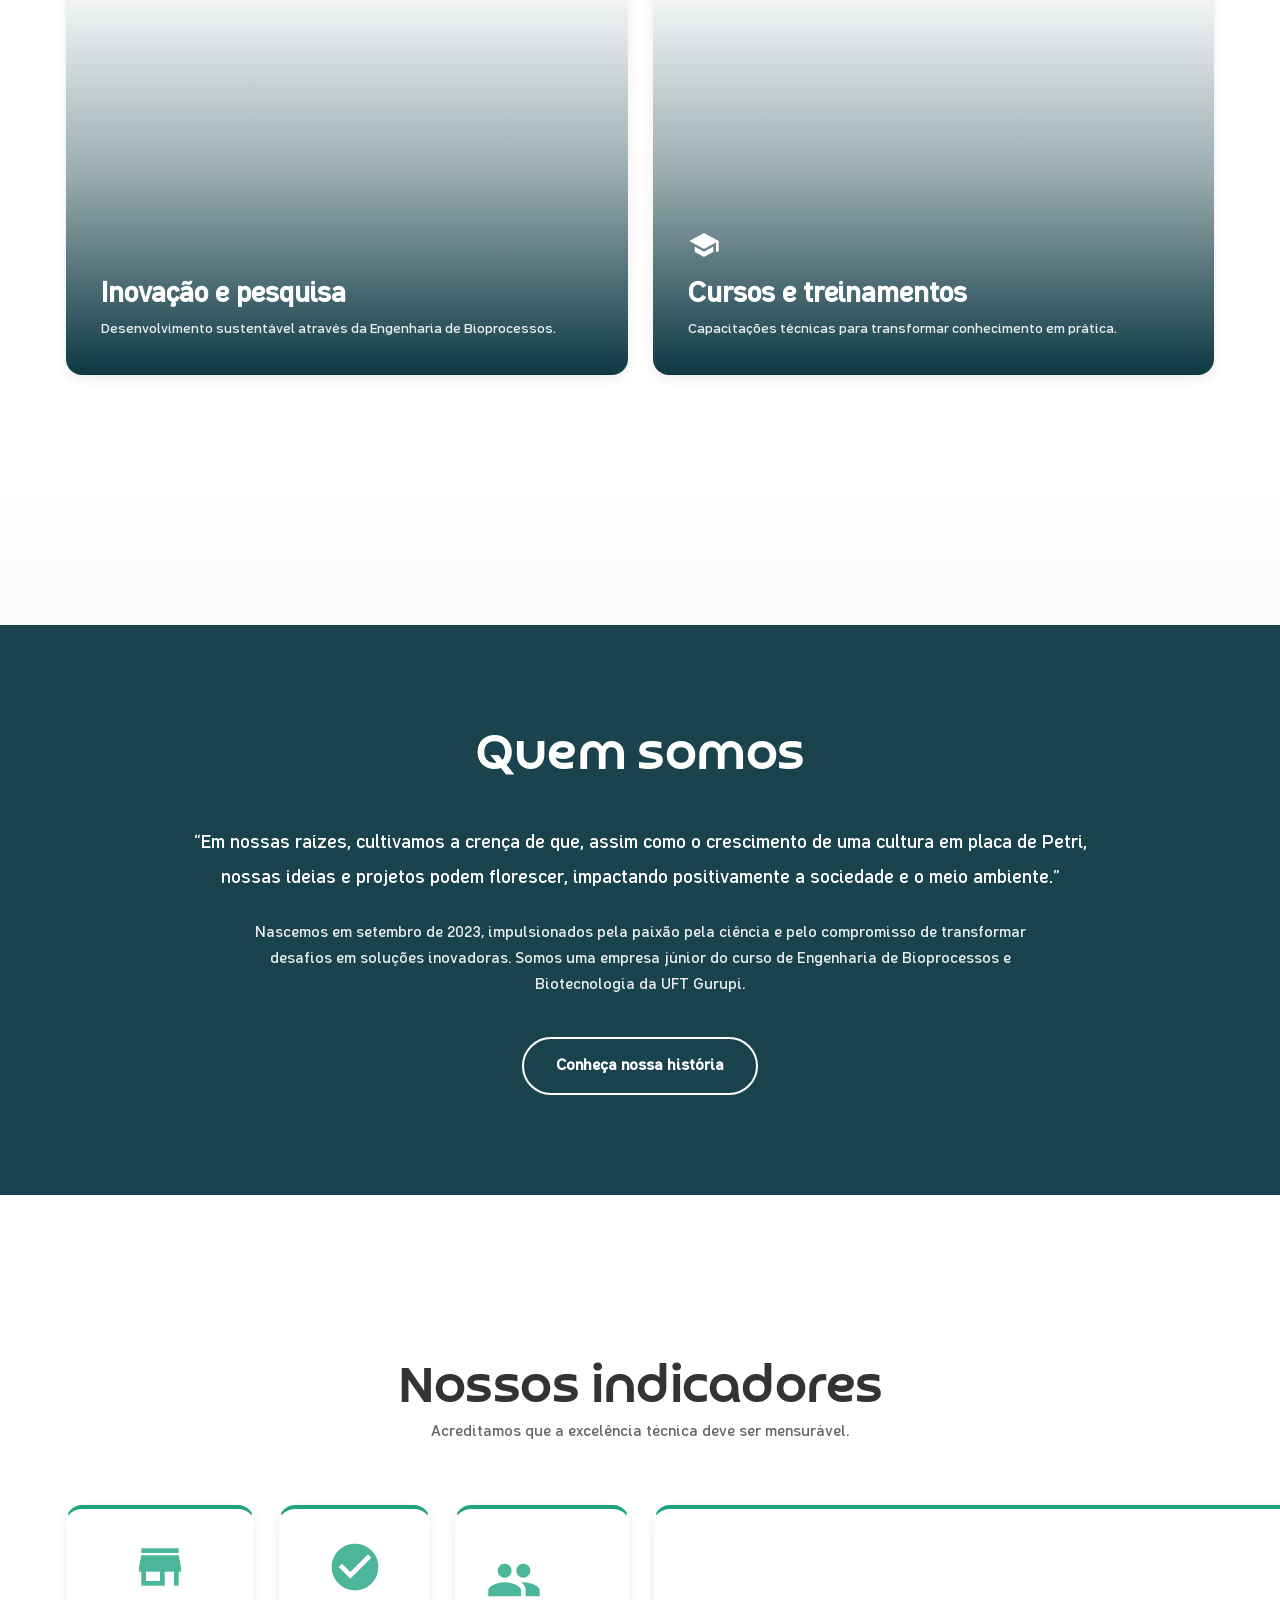
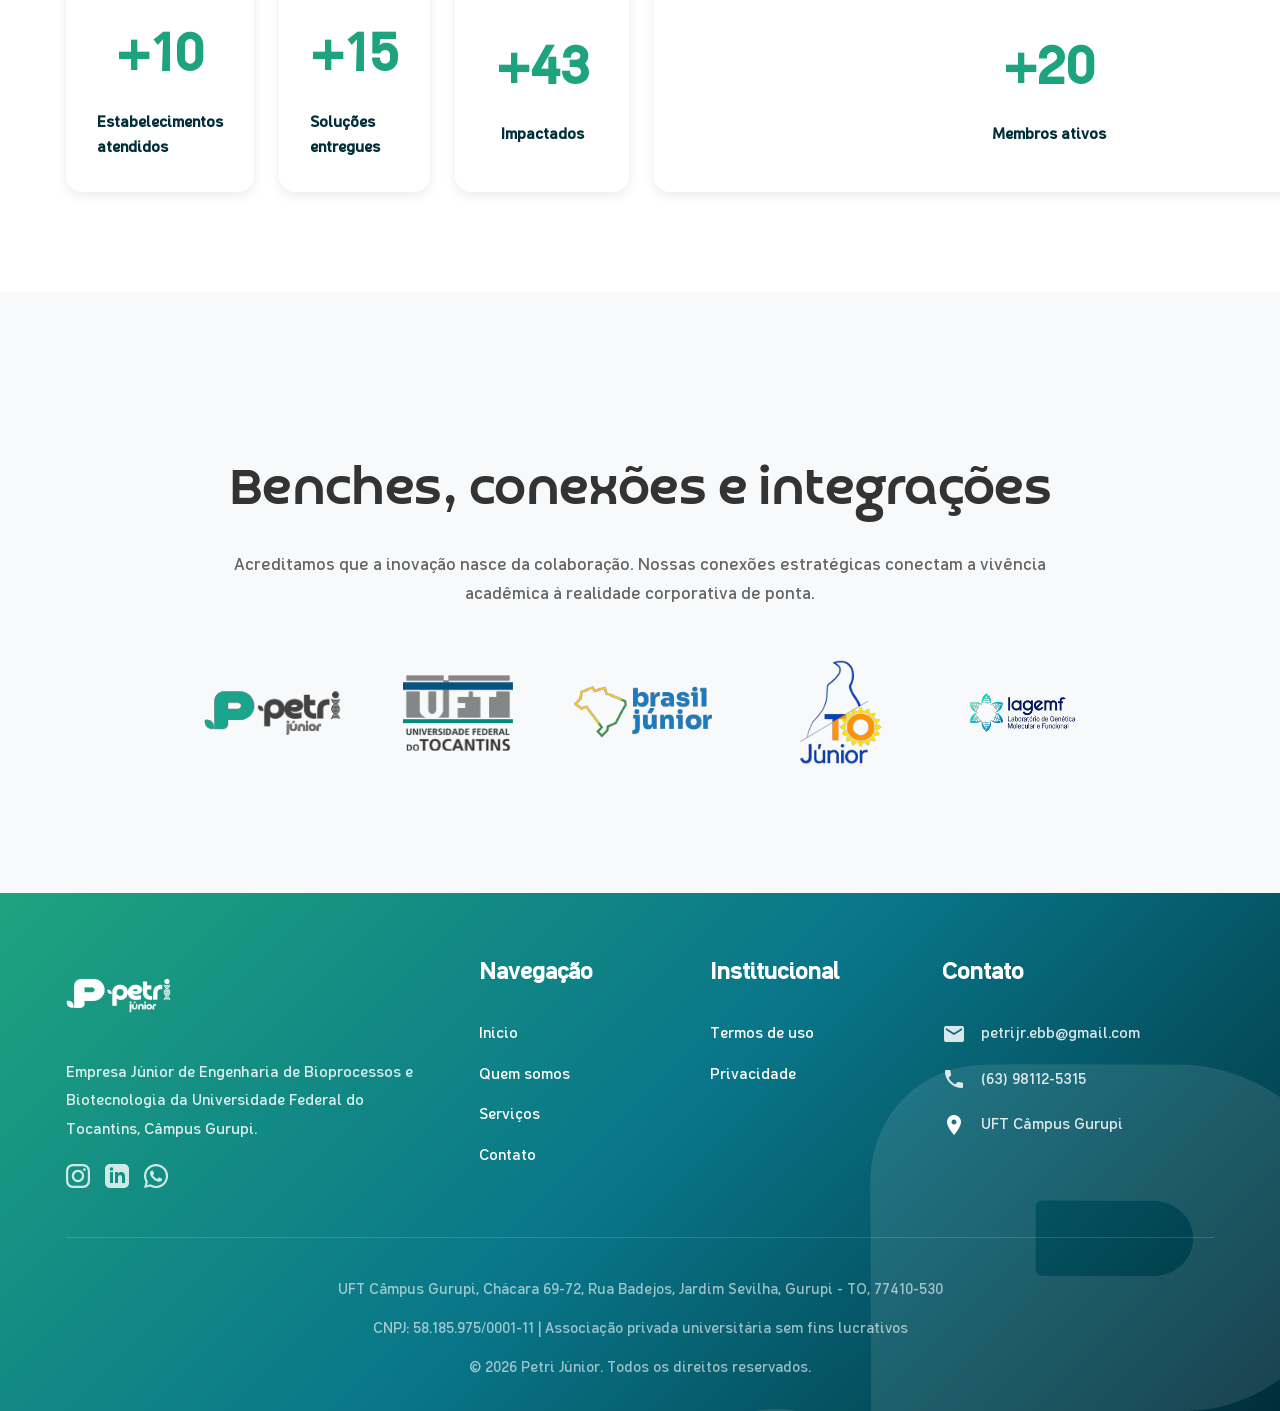
==== commit f159e7d8: "3" ====
--- a/index.html
+++ b/index.html
@@ -11,7 +11,7 @@
   
   <!-- Styles -->
   <link rel="stylesheet" href="assets/css/style.css">
-  <link rel="icon" href="assets/img/favicon-branco.svg" type="image/svg+xml">
+  <link rel="icon" href="assets/img/favicon-colorido.svg" type="image/svg+xml">
 </head>
 <body>
 
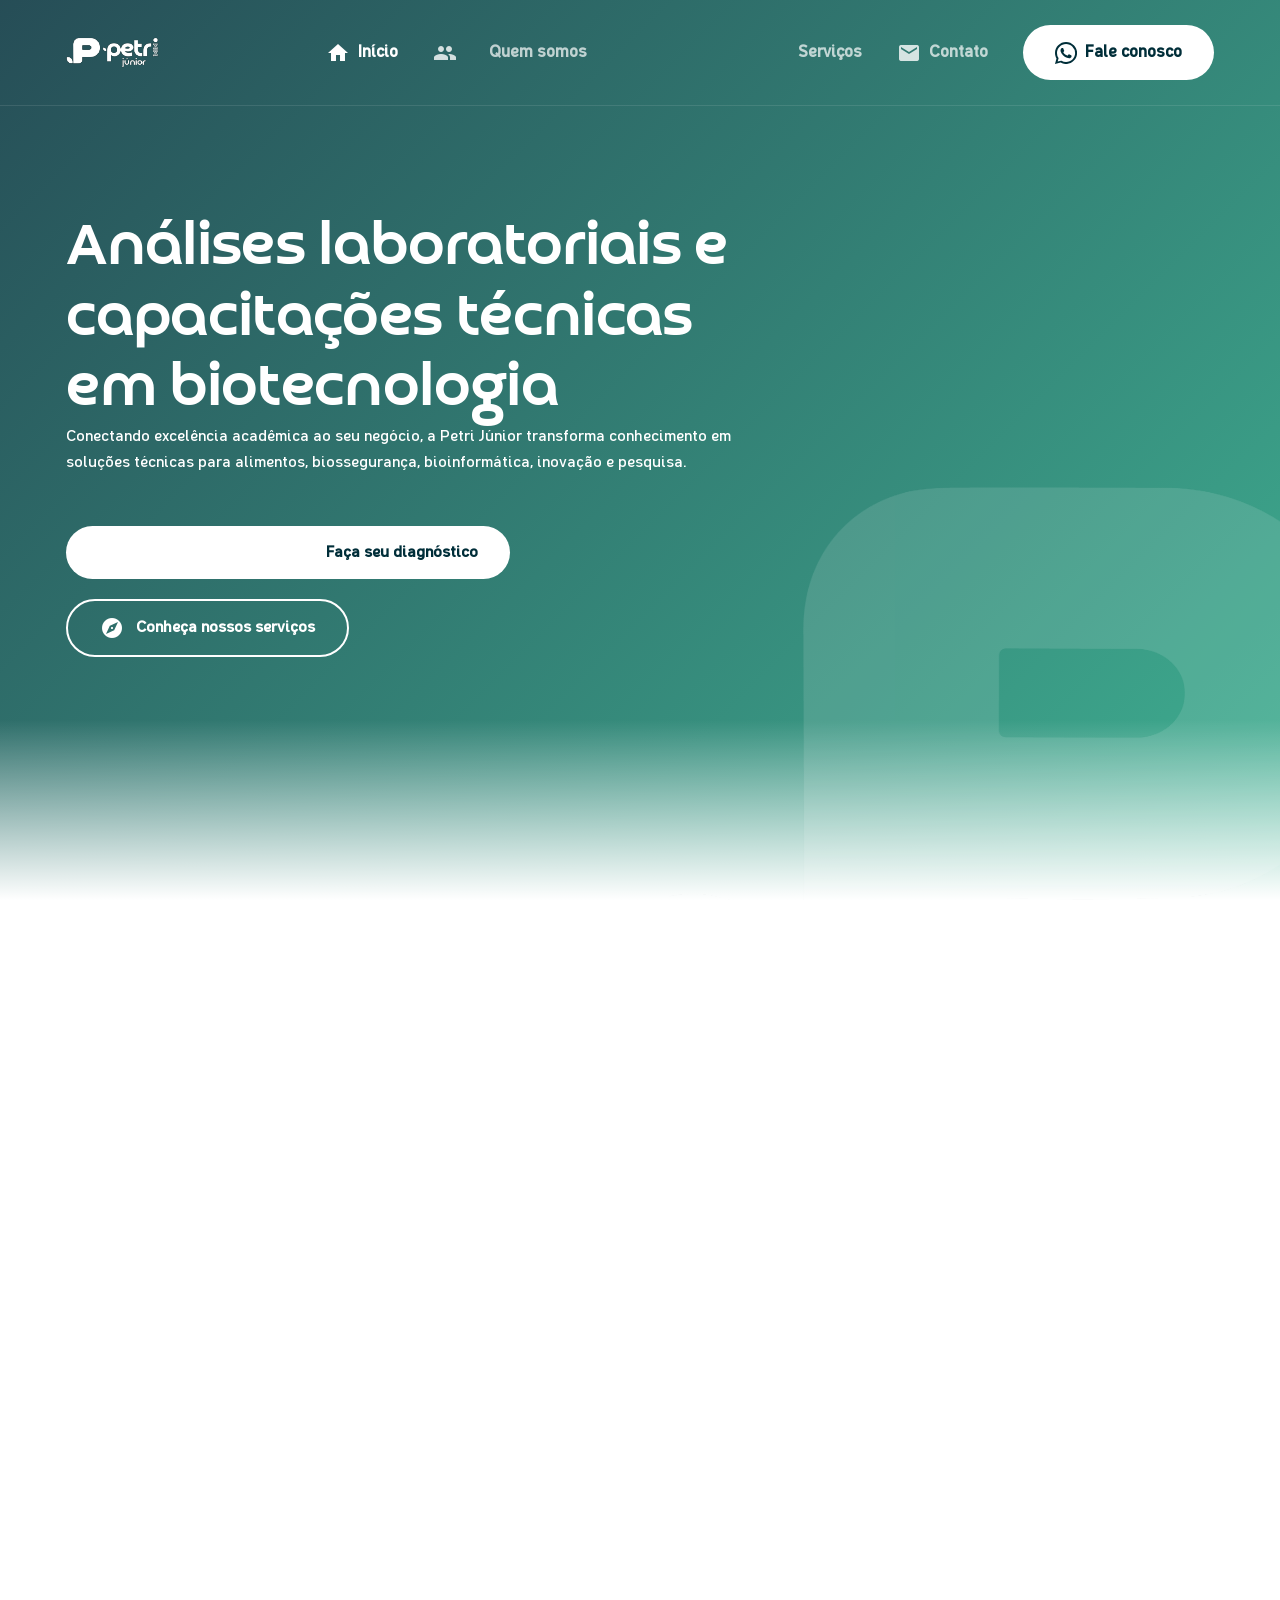
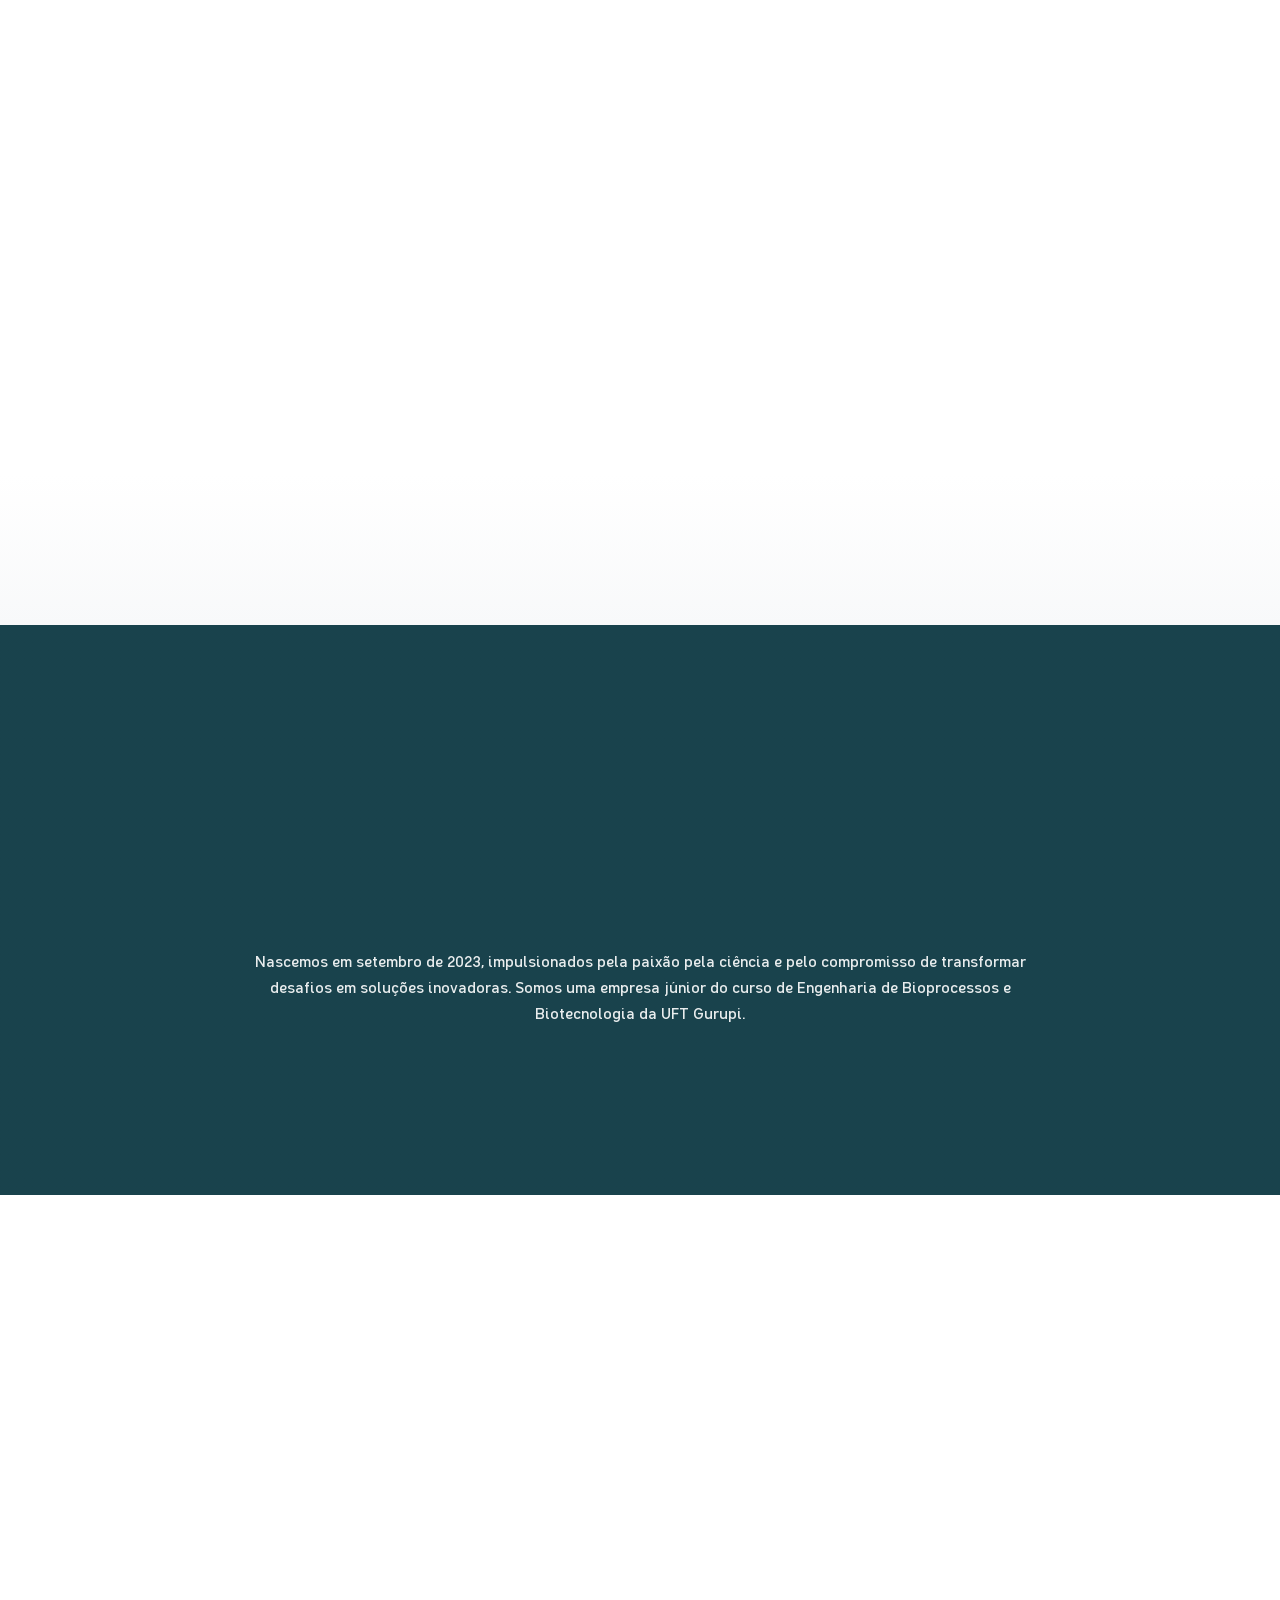
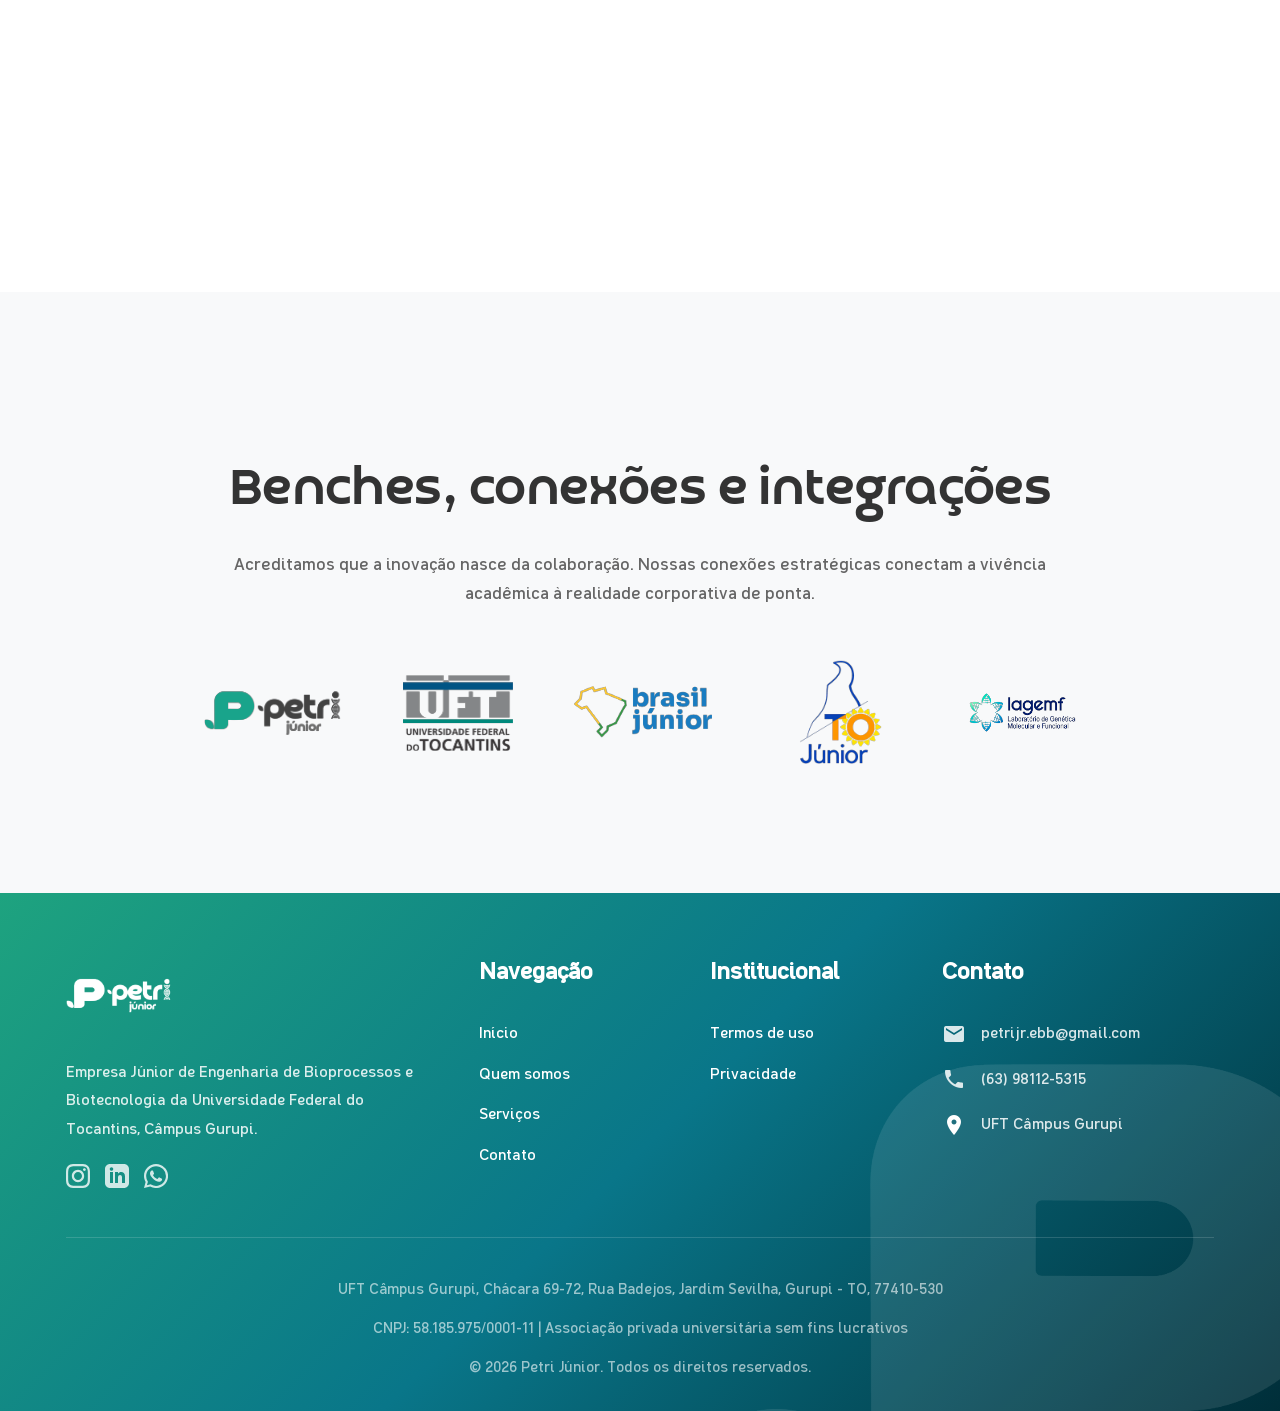
==== commit bae6bd19: "4" ====
--- a/index.html
+++ b/index.html
@@ -19,7 +19,8 @@
   <header>
     <div class="container nav-container">
       <a href="index.html" class="logo">
-        <img src="assets/img/logo-petri.svg" alt="Petri Júnior Logo">
+        <img src="assets/img/logo-petri-white.svg" alt="Petri Júnior" class="logo-white">
+        <img src="assets/img/logo-petri-color.svg" alt="Petri Júnior" class="logo-color">
       </a>
       
       <nav class="nav-links">
@@ -50,8 +51,14 @@
             Conectando excelência acadêmica ao seu negócio, a Petri Júnior transforma conhecimento em soluções técnicas para alimentos, biossegurança, bioinformática, inovação e pesquisa.
           </p>
           <div class="hero-btns" style="display: flex; gap: 20px; flex-wrap: wrap; margin-top: 50px;">
-            <a href="https://wa.me/5563981125315?text=Olá%2C%20Petri%20Júnior!%20Gostaria%20de%20solicitar%20um%20diagnóstico%20ou%20orçamento%20personalizado." class="btn btn-primary">Faça seu diagnóstico</a>
-            <a href="servicos.html" class="btn btn-secondary">Conheça nossos serviços</a>
+            <a href="https://wa.me/5563981125315?text=Olá%2C%20Petri%20Júnior!%20Gostaria%20de%20solicitar%20un%20diagnóstico%20ou%20orçamento%20personalizado." class="btn btn-primary">
+              <span class="material-icons">analytics</span>
+              Faça seu diagnóstico
+            </a>
+            <a href="servicos.html" class="btn btn-secondary">
+              <span class="material-icons">explore</span>
+              Conheça nossos serviços
+            </a>
           </div>
         </div>
       </div>
--- a/assets/css/style.css
+++ b/assets/css/style.css
@@ -608,22 +608,53 @@
   top: 0;
   width: 100%;
   z-index: 1000;
-  background: rgba(255, 255, 255, 0.95);
-  backdrop-filter: blur(8px);
-  border-bottom: 1px solid var(--border-light);
+  padding: 15px 0;
+  transition: all 0.4s cubic-bezier(0.4, 0, 0.2, 1);
+  border-bottom: 1px solid transparent;
+}
+
+/* Navbar States */
+header.navbar--transparent {
+  background: transparent;
+  backdrop-filter: none;
+  -webkit-backdrop-filter: none;
+  border-bottom-color: rgba(255, 255, 255, 0.1);
+}
+
+header.navbar--scrolled {
+  background: rgba(255, 255, 255, 0.85);
+  backdrop-filter: blur(12px);
+  -webkit-backdrop-filter: blur(12px);
   padding: 10px 0;
-  transition: 0.3s;
+  border-bottom-color: var(--border-light);
+  box-shadow: var(--shadow-sm);
 }
 
 .nav-container {
   display: flex;
   justify-content: space-between;
+  align-items: center;
+}
+
+/* Logo Switching */
+.logo {
+  display: flex;
   align-items: center;
 }
 
 .logo img {
   height: 75px;
-}
+  transition: opacity 0.3s ease;
+}
+
+.logo .logo-white { display: none; }
+.logo .logo-color { display: block; }
+
+header.navbar--transparent .logo .logo-white { display: block; }
+header.navbar--transparent .logo .logo-color { display: none; }
+
+header.navbar--scrolled .logo .logo-white { display: none; }
+header.navbar--scrolled .logo .logo-color { display: block; }
 
 .nav-links {
   display: flex;
@@ -638,9 +669,61 @@
   display: flex;
   align-items: center;
   gap: 8px;
-}
-
+  transition: color 0.3s ease;
+}
+
+/* Colors for Transparent State (Desktop) */
+@media (min-width: 769px) {
+  header.navbar--transparent .nav-links a {
+    color: rgba(255, 255, 255, 0.7);
+  }
+
+  header.navbar--transparent .nav-links a:hover {
+    color: white;
+    opacity: 1;
+  }
+
+  header.navbar--transparent .nav-links a .material-icons {
+    color: white;
+    opacity: 0.8;
+  }
+  
+  header.navbar--transparent .nav-links a.active {
+    color: white;
+    opacity: 1;
+  }
+  
+  header.navbar--transparent .nav-links a.active .material-icons {
+    opacity: 1;
+  }
+
+  /* CTA Button in Transparent State */
+  header.navbar--transparent .btn-gradient {
+    background: white;
+    color: var(--primary-darker) !important;
+  }
+  
+  header.navbar--transparent .btn-gradient svg {
+    fill: var(--primary-darker) !important;
+  }
+
+  header.navbar--transparent .btn-gradient:hover {
+    background: var(--bg-light);
+    transform: translateY(-2px);
+    box-shadow: 0 5px 15px rgba(255, 255, 255, 0.2);
+  }
+}
+
+header.navbar--transparent .mobile-menu-btn {
+  color: white;
+}
+
+/* Specific Active/Hover Colors */
 .nav-links a:hover, .nav-links a.active {
+  color: var(--primary);
+}
+
+header.navbar--scrolled .nav-links a.active {
   color: var(--primary);
 }
 
@@ -648,6 +731,7 @@
   display: none;
   cursor: pointer;
   color: var(--primary-darker);
+  transition: color 0.3s ease;
 }
 
 /* Footer */
@@ -805,6 +889,19 @@
                 padding 0.5s ease;
   }
 
+  /* Force dark text in mobile menu regardless of header state */
+  .nav-links a {
+    color: var(--primary-darker);
+  }
+
+  .nav-links a .material-icons {
+    color: var(--primary-darker);
+  }
+
+  .nav-links a:hover, .nav-links a.active {
+    color: var(--primary);
+  }
+
   .nav-links.active {
     max-height: 600px; /* Large enough to fit items */
     opacity: 1;
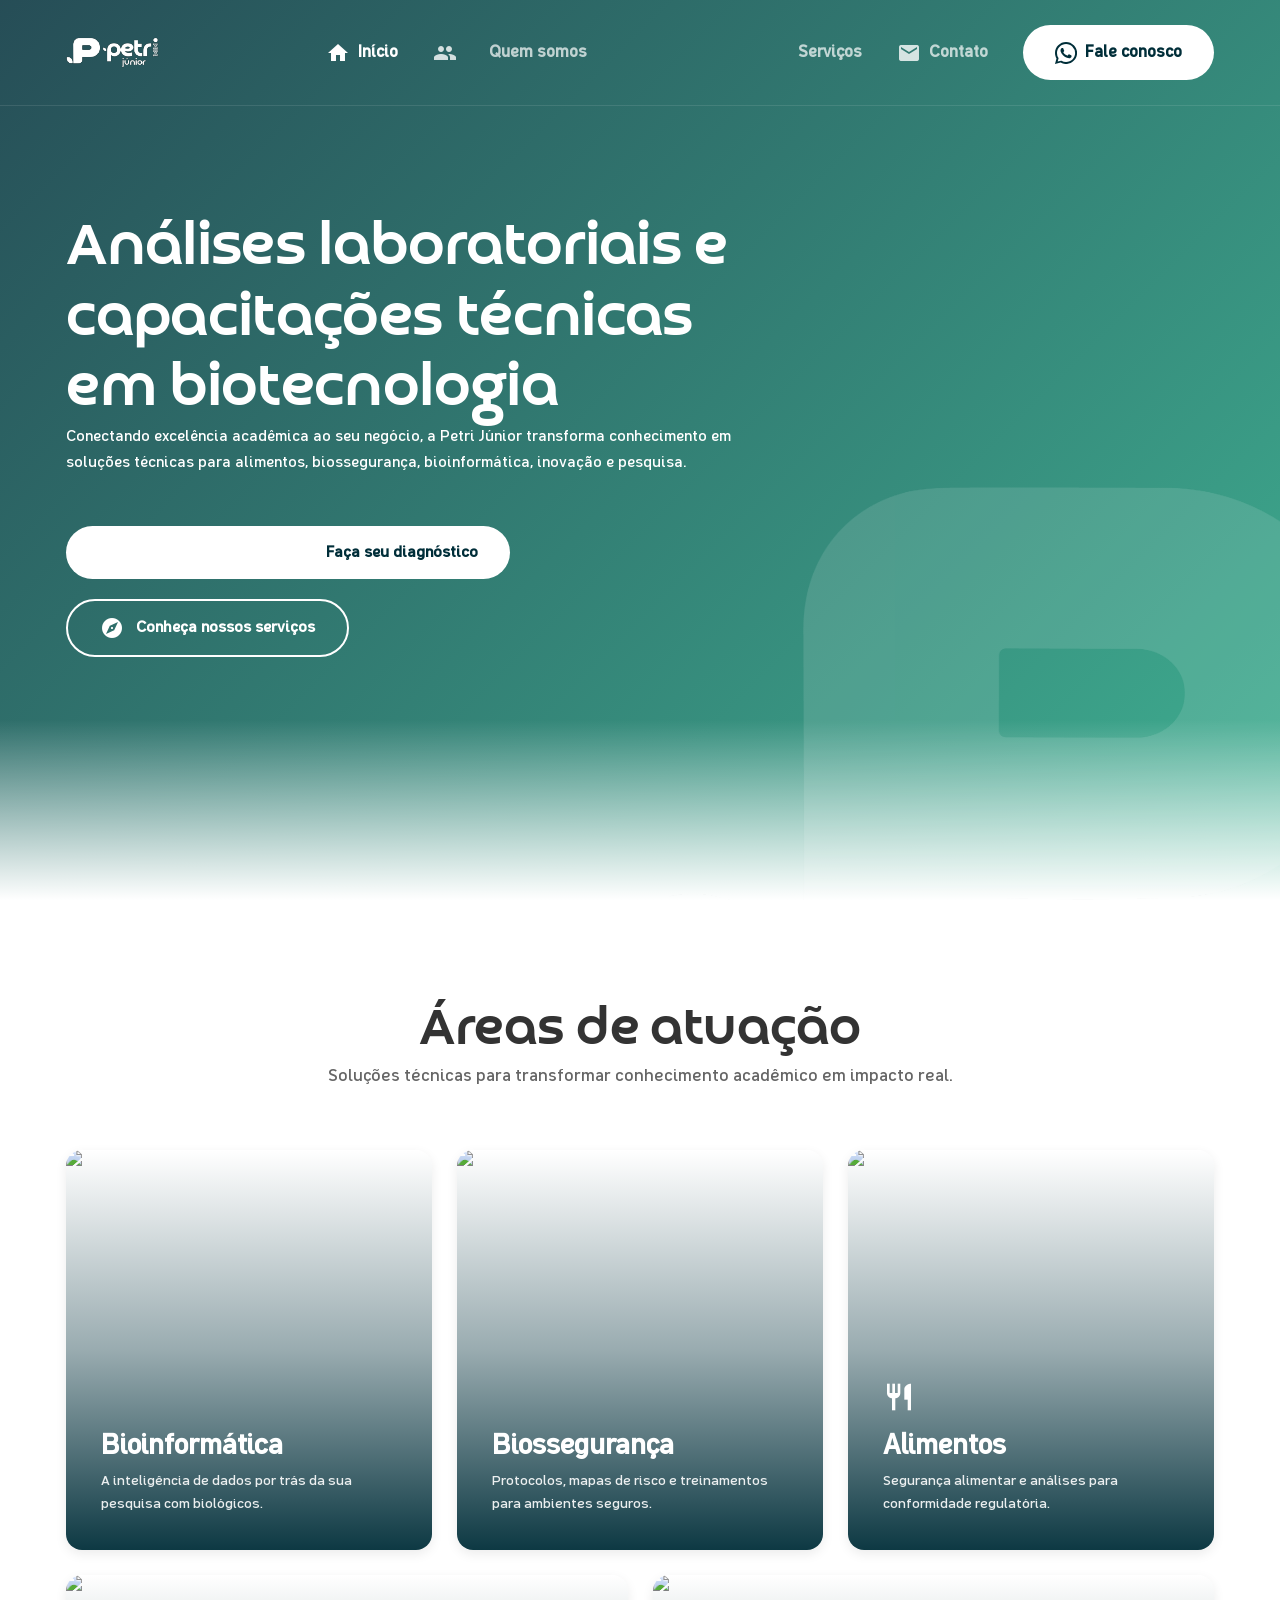
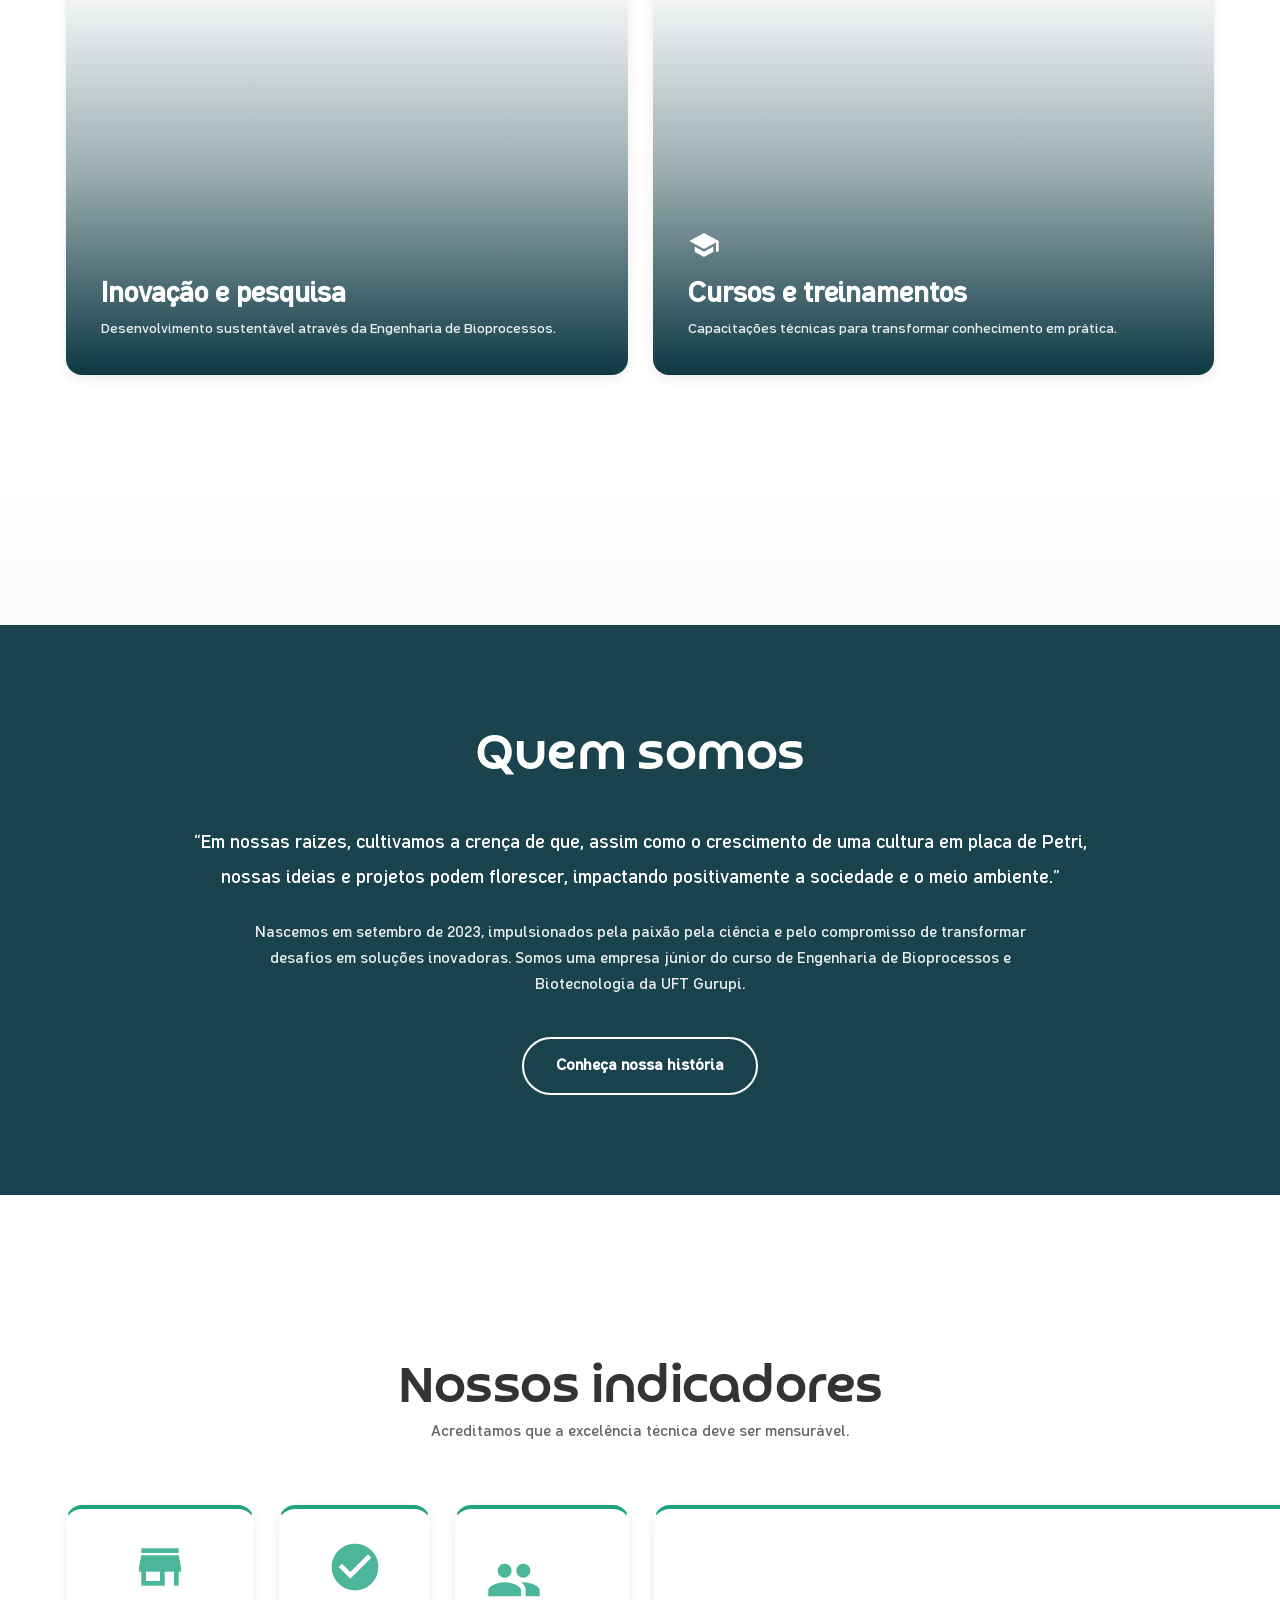
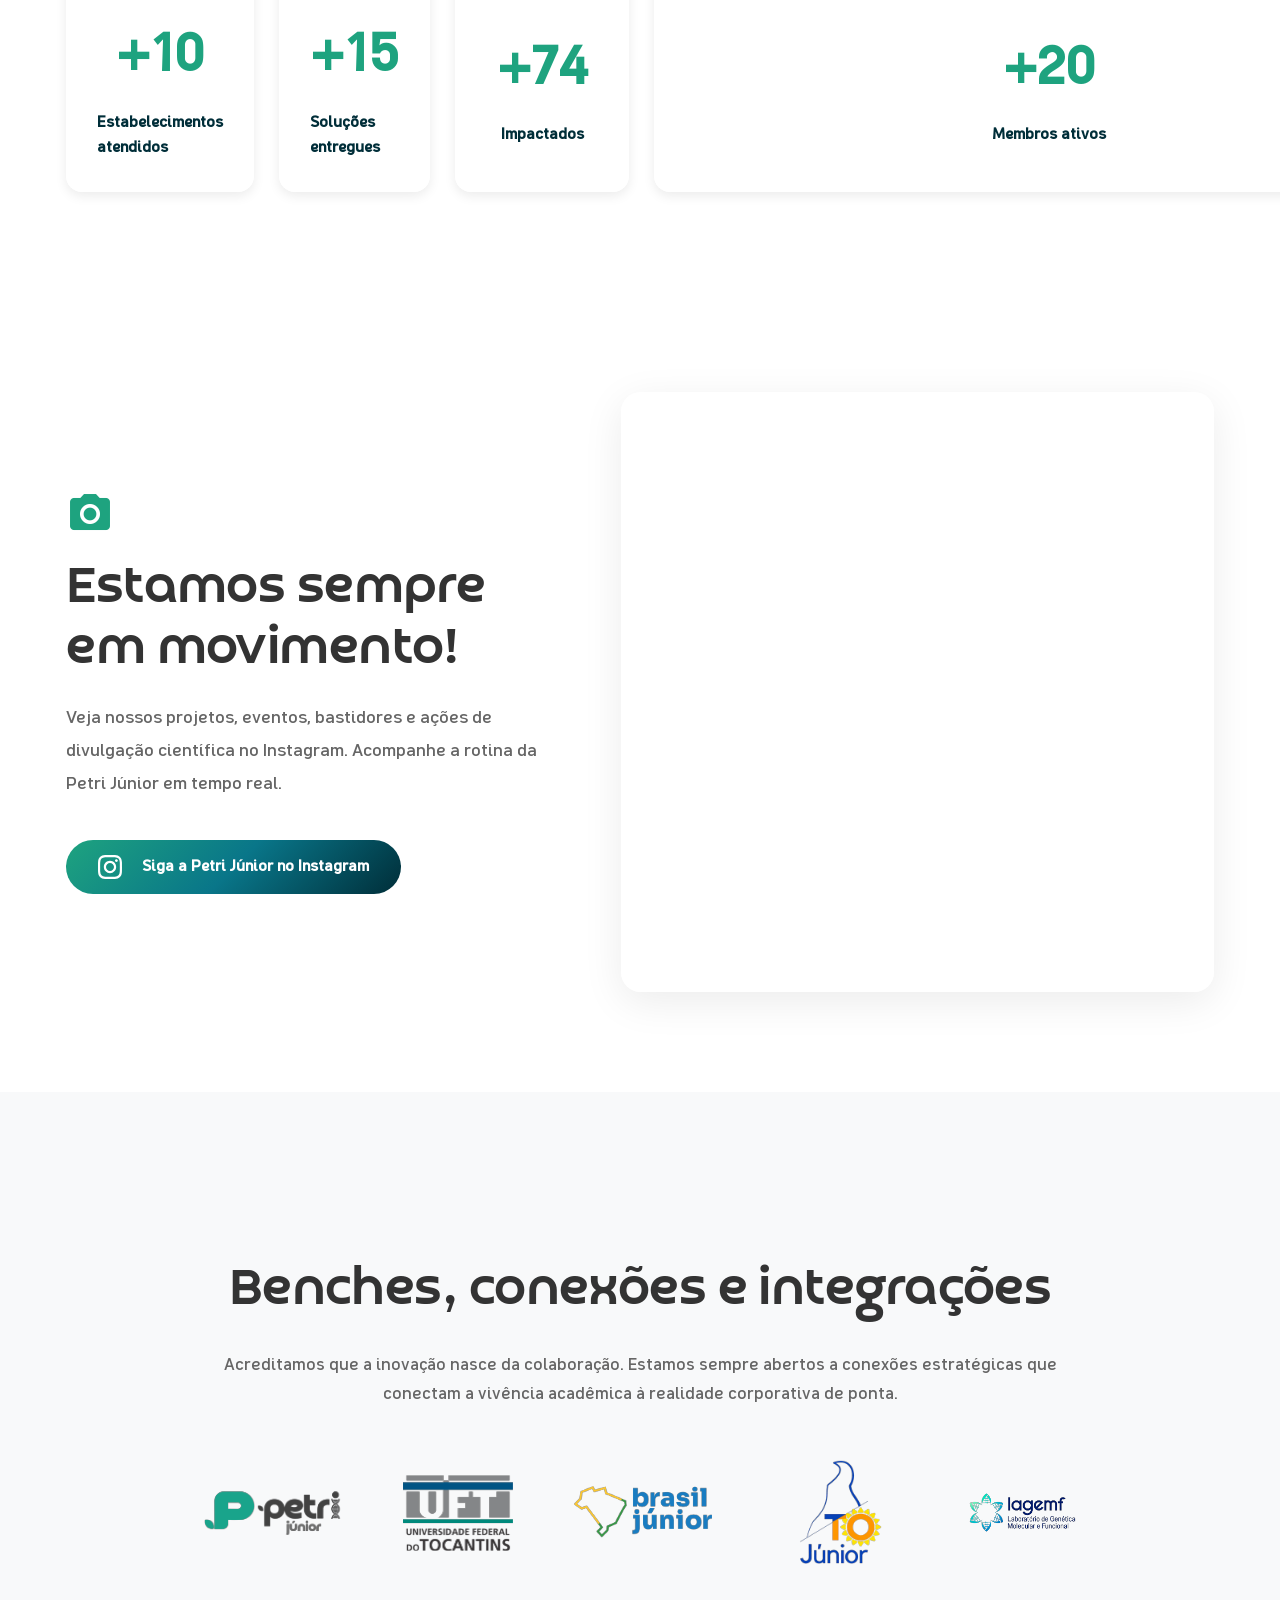
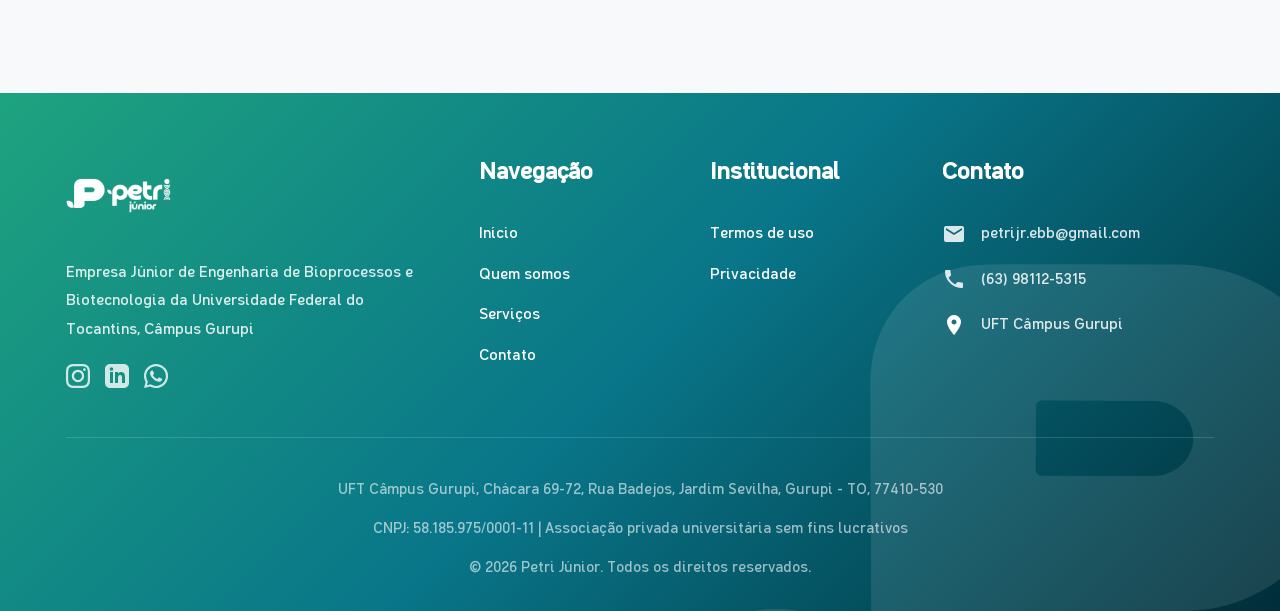
==== commit f21738fe: "5" ====
--- a/index.html
+++ b/index.html
@@ -10,6 +10,8 @@
   <link href="https://fonts.googleapis.com/icon?family=Material+Icons" rel="stylesheet">
   
   <!-- Styles -->
+  <link rel="preload" href="assets/fonts/Caracas.ttf" as="font" type="font/ttf" crossorigin="anonymous">
+  <link rel="preload" href="assets/fonts/Croogla.ttf" as="font" type="font/ttf" crossorigin="anonymous">
   <link rel="stylesheet" href="assets/css/style.css">
   <link rel="icon" href="assets/img/favicon-colorido.svg" type="image/svg+xml">
 </head>
@@ -175,13 +177,36 @@
       </div>
     </section>
 
+    <!-- Instagram Feed Section -->
+    <section class="section-padding" style="background: white;">
+      <div class="container">
+        <div class="grid" style="display: grid; grid-template-columns: 1fr 1.2fr; gap: 60px; align-items: center;">
+          <div class="fade-in">
+            <span class="material-icons" style="font-size: 48px; color: var(--primary); margin-bottom: 20px;">camera_alt</span>
+            <h2 style="margin-bottom: 20px;">Estamos sempre em movimento!</h2>
+            <p style="font-size: 1.15rem; color: var(--text-muted); margin-bottom: 40px; line-height: 1.8;">
+              Veja nossos projetos, eventos, bastidores e ações de divulgação científica no Instagram. Acompanhe a rotina da Petri Júnior em tempo real.
+            </p>
+            <a href="https://www.instagram.com/petrijr.ej/" target="_blank" class="btn btn-gradient">
+              <svg xmlns="http://www.w3.org/2000/svg" width="24" height="24" viewBox="0 0 24 24" fill="currentColor" style="margin-right: 8px;"><path d="M12 2.163c3.204 0 3.584.012 4.85.07 3.252.148 4.771 1.691 4.919 4.819.058 1.265.069 1.645.069 4.849 0 3.205-.012 3.584-.069 4.849-.149 3.225-1.664 4.771-4.919 4.919-1.266.058-1.644.07-4.85.07-3.204 0-3.584-.012-4.849-.07-3.26-.149-4.771-1.699-4.919-4.82-.058-1.265-.07-1.644-.07-4.849 0-3.204.013-3.583.07-4.849.149-3.227 1.664-4.771 4.919-4.919 1.266-.057 1.645-.069 4.849-.069zm0-2.163c-3.259 0-3.667.014-4.947.072-4.358.2-6.78 2.618-6.98 6.98-.059 1.281-.073 1.689-.073 4.948 0 3.259.014 3.668.072 4.948.2 4.358 2.618 6.78 6.98 6.98 1.281.058 1.689.072 4.948.072 3.259 0 3.668-.014 4.948-.072 4.354-.2 6.782-2.618 6.979-6.98.059-1.28.073-1.689.073-4.948 0-3.259-.014-3.667-.072-4.947-.196-4.354-2.617-6.78-6.979-6.98-1.281-.059-1.69-.073-4.949-.073zm0 5.838c-3.403 0-6.162 2.759-6.162 6.162s2.759 6.163 6.162 6.163 6.162-2.759 6.162-6.163c0-3.403-2.759-6.162-6.162-6.162zm0 10.162c-2.209 0-4-1.791-4-4 0-2.209 1.791-4 4-4s4 1.791 4 4c0 2.209-1.791 4-4 4zm6.406-11.845c-.796 0-1.441.645-1.441 1.44s.645 1.44 1.441 1.44c.795 0 1.439-.645 1.439-1.44s-.644-1.44-1.439-1.44z"/></svg>
+              Siga a Petri Júnior no Instagram
+            </a>
+          </div>
+          <div class="fade-in" style="box-shadow: 0 10px 40px rgba(0,0,0,0.08); border-radius: 20px; overflow: hidden; height: 600px; position: relative;">
+            <blockquote class="instagram-media" data-instgrm-permalink="https://www.instagram.com/petrijr.ej/" data-instgrm-version="14" style="background:#FFF; border:0; border-radius:3px; box-shadow:none; margin: 0; width:100%; height: 100%; min-height: 600px;"></blockquote>
+            <script async src="//www.instagram.com/embed.js"></script>
+          </div>
+        </div>
+      </div>
+    </section>
+
     <!-- Benches -->
     <section class="section-padding" style="background: var(--bg-light);">
       <div class="container text-center" style="display: block;">
         <div class="fade-in">
           <span class="material-icons" style="font-size: 48px; color: var(--primary); margin-bottom: 20px;">handshake</span>
           <h2>Benches, conexões e integrações</h2>
-          <p style="max-width: 850px; margin: 30px auto; font-size: 1.1rem; color: var(--text-muted);">Acreditamos que a inovação nasce da colaboração. Nossas conexões estratégicas conectam a vivência acadêmica à realidade corporativa de ponta.</p>
+          <p style="max-width: 850px; margin: 30px auto; font-size: 1.1rem; color: var(--text-muted);">Acreditamos que a inovação nasce da colaboração. Estamos sempre abertos a conexões estratégicas que conectam a vivência acadêmica à realidade corporativa de ponta.</p>
           <div class="ecosystem-logos" style="margin-top: 50px; display: flex; justify-content: center; gap: 60px; align-items: center; flex-wrap: wrap;">
              <div class="mej-card"><img src="assets/img/logo-petri.svg" alt="Petri Júnior"></div>
              <div class="mej-card"><img src="assets/img/logo-uft.svg" alt="UFT" style="height: 90px;"></div>
@@ -201,7 +226,7 @@
       <div class="footer-grid">
         <div class="footer-info">
           <img src="assets/img/logo-petri.svg" alt="Petri Júnior" style="height: 85px; filter: brightness(0) invert(1);">
-          <p style="margin-top: 20px;">Empresa Júnior de Engenharia de Bioprocessos e Biotecnologia da Universidade Federal do Tocantins, Câmpus Gurupi.</p>
+          <p style="margin-top: 20px;">Empresa Júnior de Engenharia de Bioprocessos e Biotecnologia da Universidade Federal do Tocantins, Câmpus Gurupi</p>
           <div style="display: flex; gap: 15px; margin-top: 20px;">
             <a href="https://www.instagram.com/petrijr.ej/" target="_blank" style="color: white; opacity: 0.8;"><svg xmlns="http://www.w3.org/2000/svg" width="24" height="24" viewBox="0 0 24 24" fill="currentColor"><path d="M12 2.163c3.204 0 3.584.012 4.85.07 3.252.148 4.771 1.691 4.919 4.819.058 1.265.069 1.645.069 4.849 0 3.205-.012 3.584-.069 4.849-.149 3.225-1.664 4.771-4.919 4.919-1.266.058-1.644.07-4.85.07-3.204 0-3.584-.012-4.849-.07-3.26-.149-4.771-1.699-4.919-4.82-.058-1.265-.07-1.644-.07-4.849 0-3.204.013-3.583.07-4.849.149-3.227 1.664-4.771 4.919-4.919 1.266-.057 1.645-.069 4.849-.069zm0-2.163c-3.259 0-3.667.014-4.947.072-4.358.2-6.78 2.618-6.98 6.98-.059 1.281-.073 1.689-.073 4.948 0 3.259.014 3.668.072 4.948.2 4.358 2.618 6.78 6.98 6.98 1.281.058 1.689.072 4.948.072 3.259 0 3.668-.014 4.948-.072 4.354-.2 6.782-2.618 6.979-6.98.059-1.28.073-1.689.073-4.948 0-3.259-.014-3.667-.072-4.947-.196-4.354-2.617-6.78-6.979-6.98-1.281-.059-1.69-.073-4.949-.073zm0 5.838c-3.403 0-6.162 2.759-6.162 6.162s2.759 6.163 6.162 6.163 6.162-2.759 6.162-6.163c0-3.403-2.759-6.162-6.162-6.162zm0 10.162c-2.209 0-4-1.791-4-4 0-2.209 1.791-4 4-4s4 1.791 4 4c0 2.209-1.791 4-4 4zm6.406-11.845c-.796 0-1.441.645-1.441 1.44s.645 1.44 1.441 1.44c.795 0 1.439-.645 1.439-1.44s-.644-1.44-1.439-1.44z"/></svg></a>
             <a href="https://www.linkedin.com/company/petri-j%C3%BAnior" target="_blank" style="color: white; opacity: 0.8;"><svg xmlns="http://www.w3.org/2000/svg" width="24" height="24" viewBox="0 0 24 24" fill="currentColor"><path d="M19 0h-14c-2.761 0-5 2.239-5 5v14c0 2.761 2.239 5 5 5h14c2.762 0 5-2.238 5-5v-14c0-2.761-2.238-5-5-5zm-11 19h-3v-11h3v11zm-1.5-12.268c-.966 0-1.75-.79-1.75-1.764s.784-1.764 1.75-1.764 1.75.79 1.75 1.764-.783 1.764-1.75 1.764zm13.5 12.268h-3v-5.604c0-3.368-4-3.113-4 0v5.604h-3v-11h3v1.765c1.396-2.586 7-2.777 7 2.476v6.759z"/></svg></a>
--- a/assets/css/style.css
+++ b/assets/css/style.css
@@ -28,13 +28,13 @@
 @font-face {
   font-family: "Caracas";
   src: url("../fonts/Caracas.ttf") format("truetype");
-  font-display: swap;
+  font-display: block;
 }
 
 @font-face {
   font-family: "Croogla";
   src: url("../fonts/Croogla.ttf") format("truetype");
-  font-display: swap;
+  font-display: block;
 }
 
 /* Base Styles */
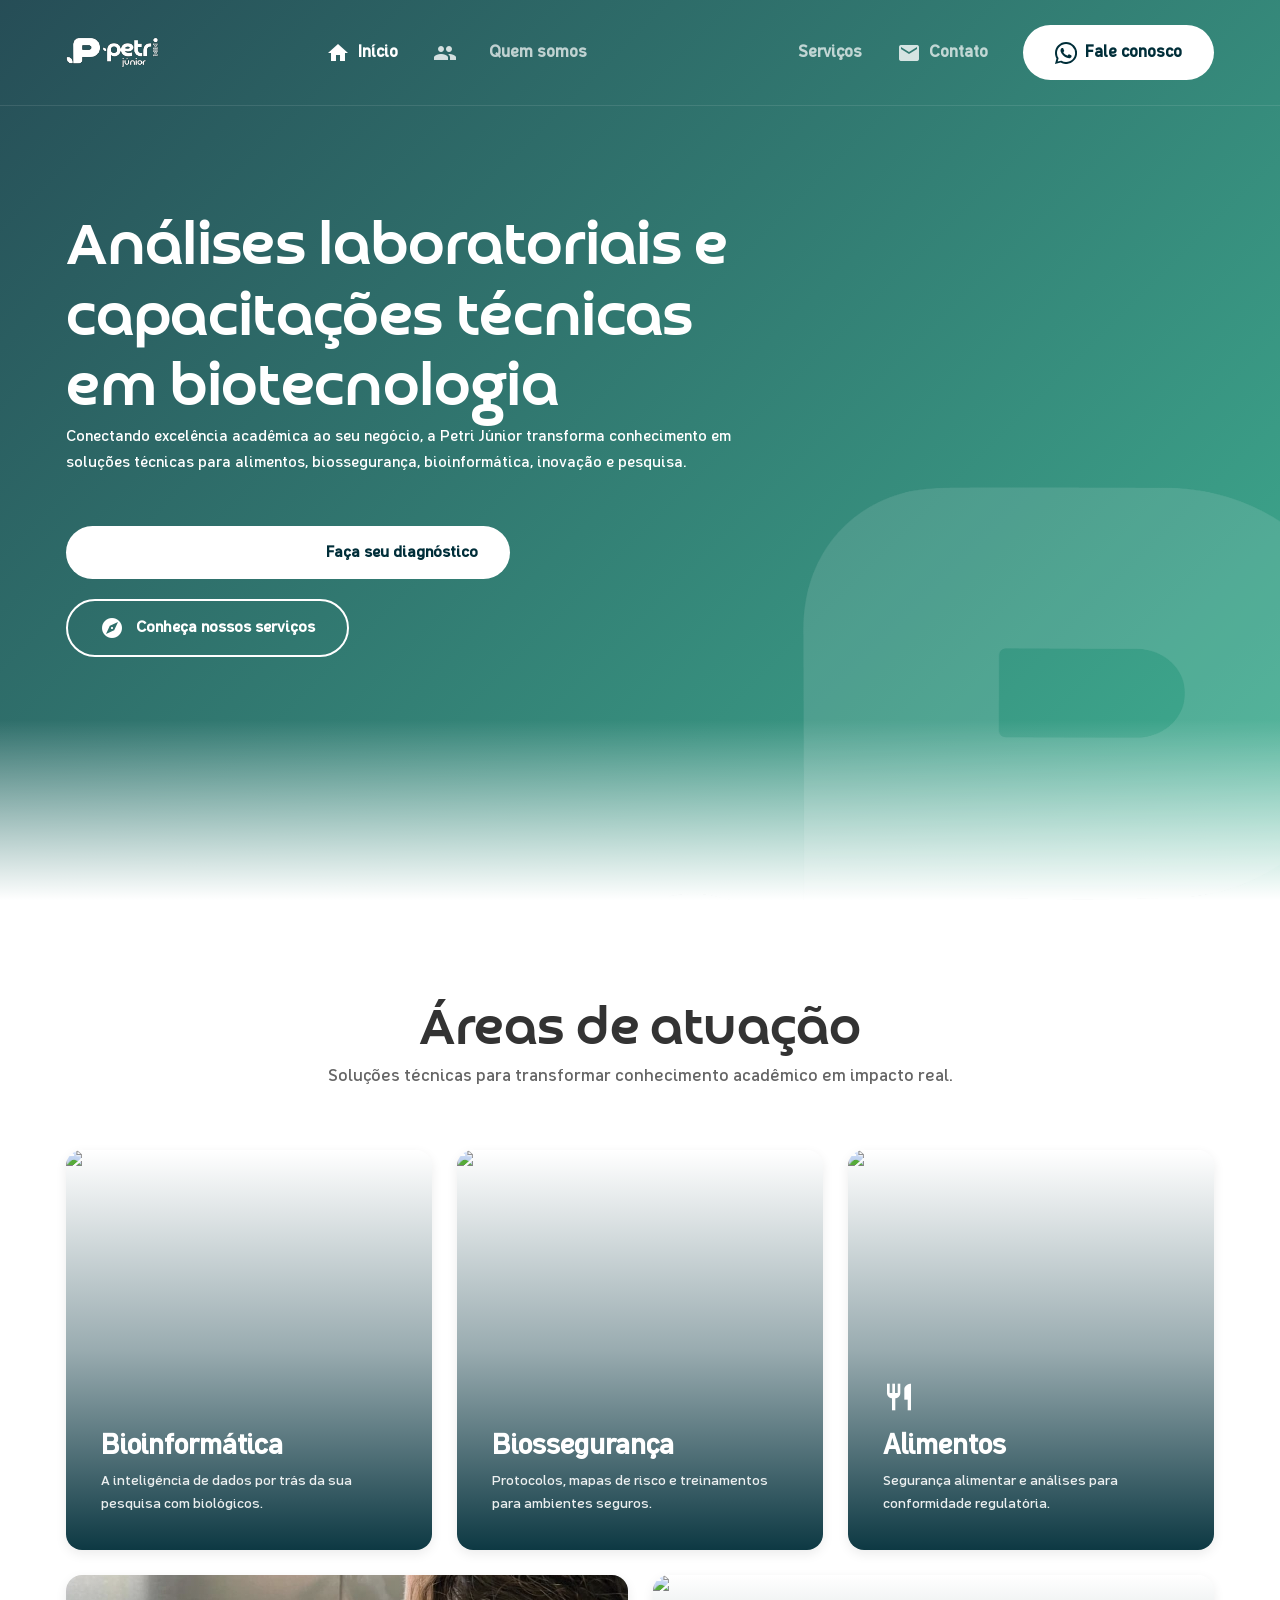
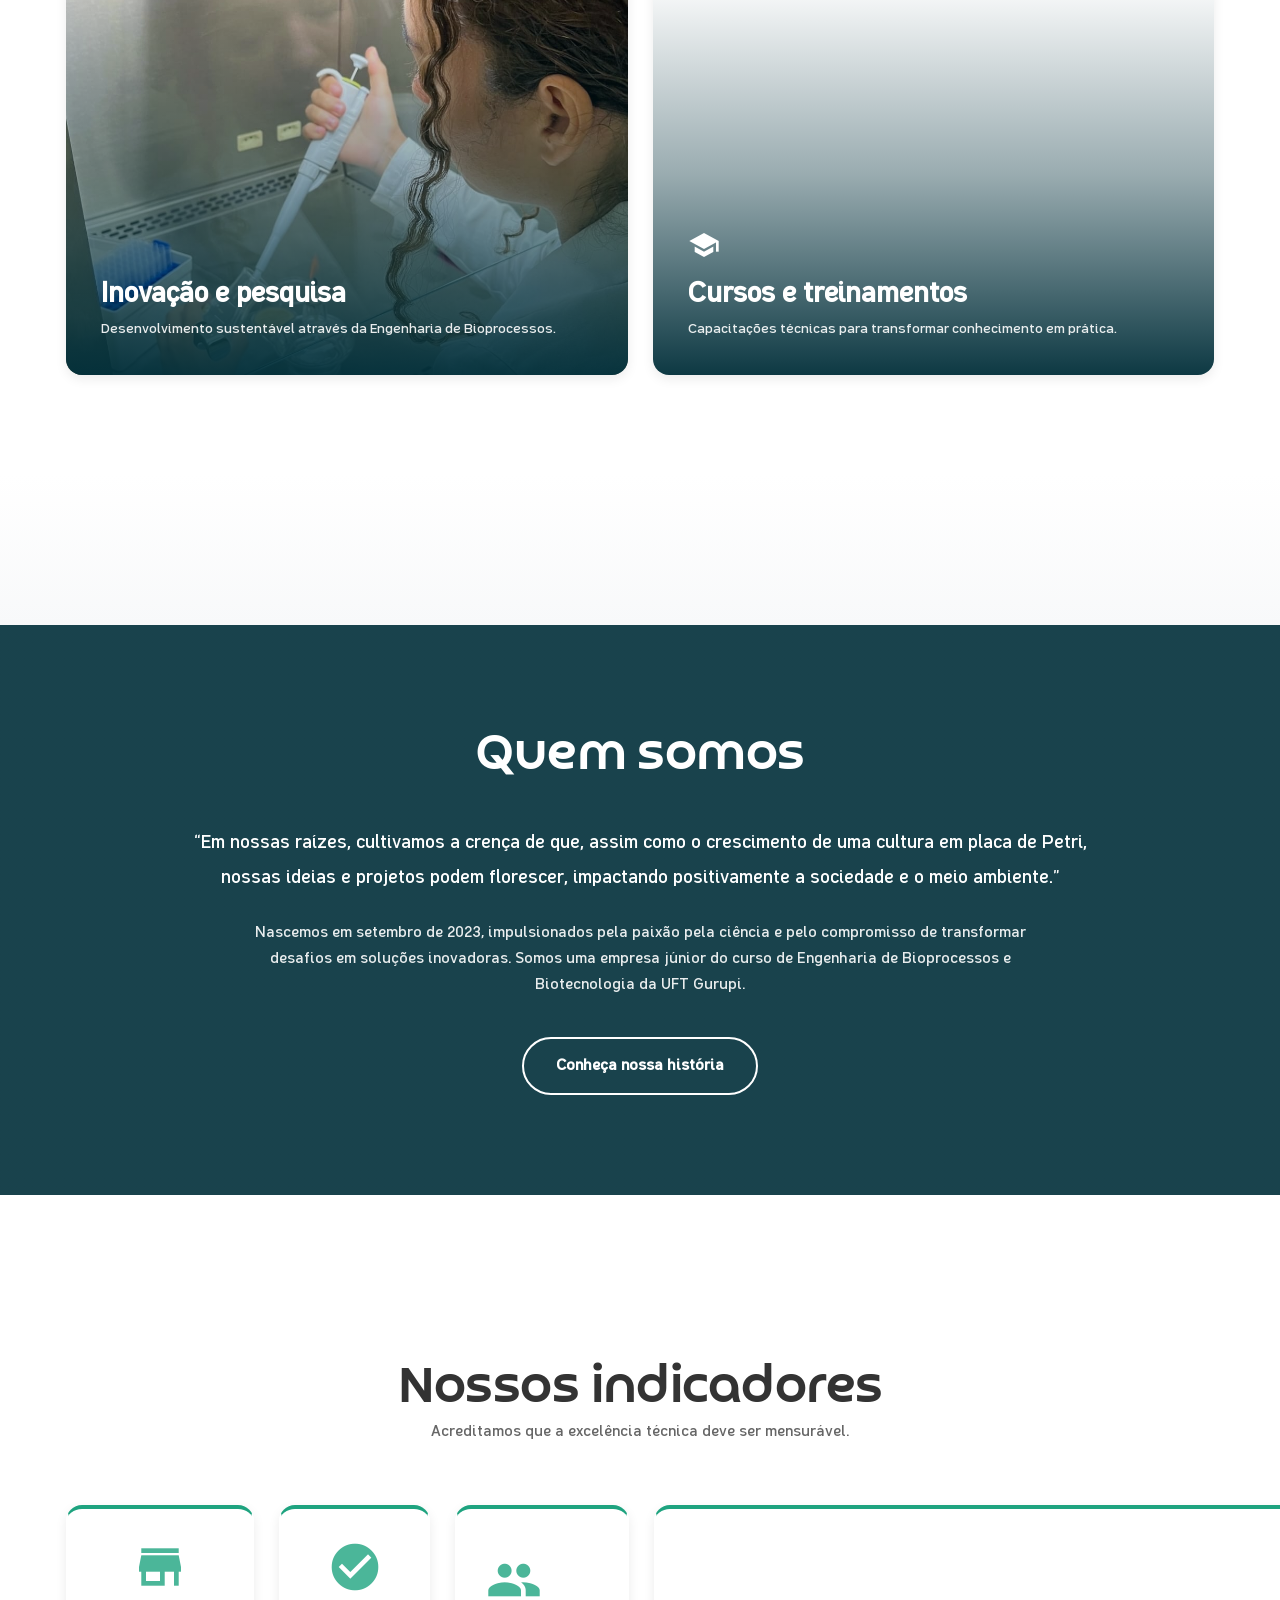
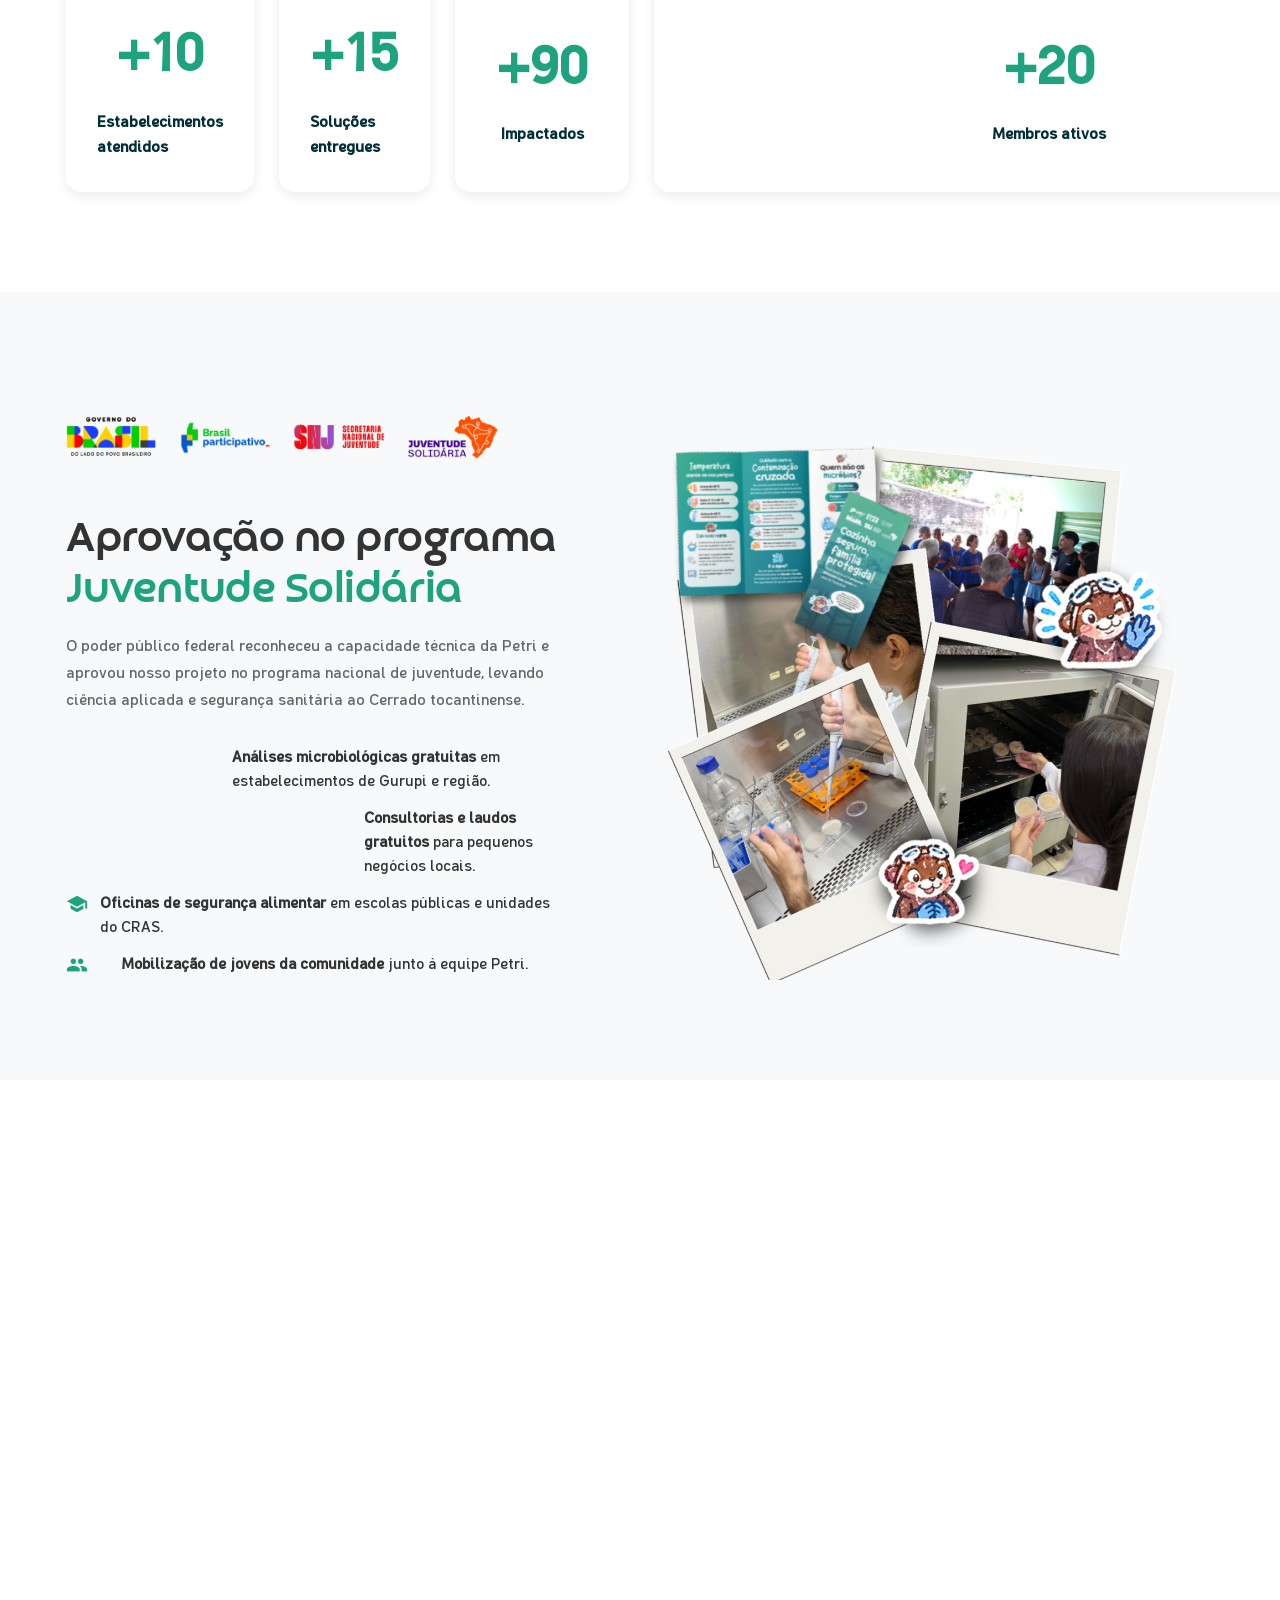
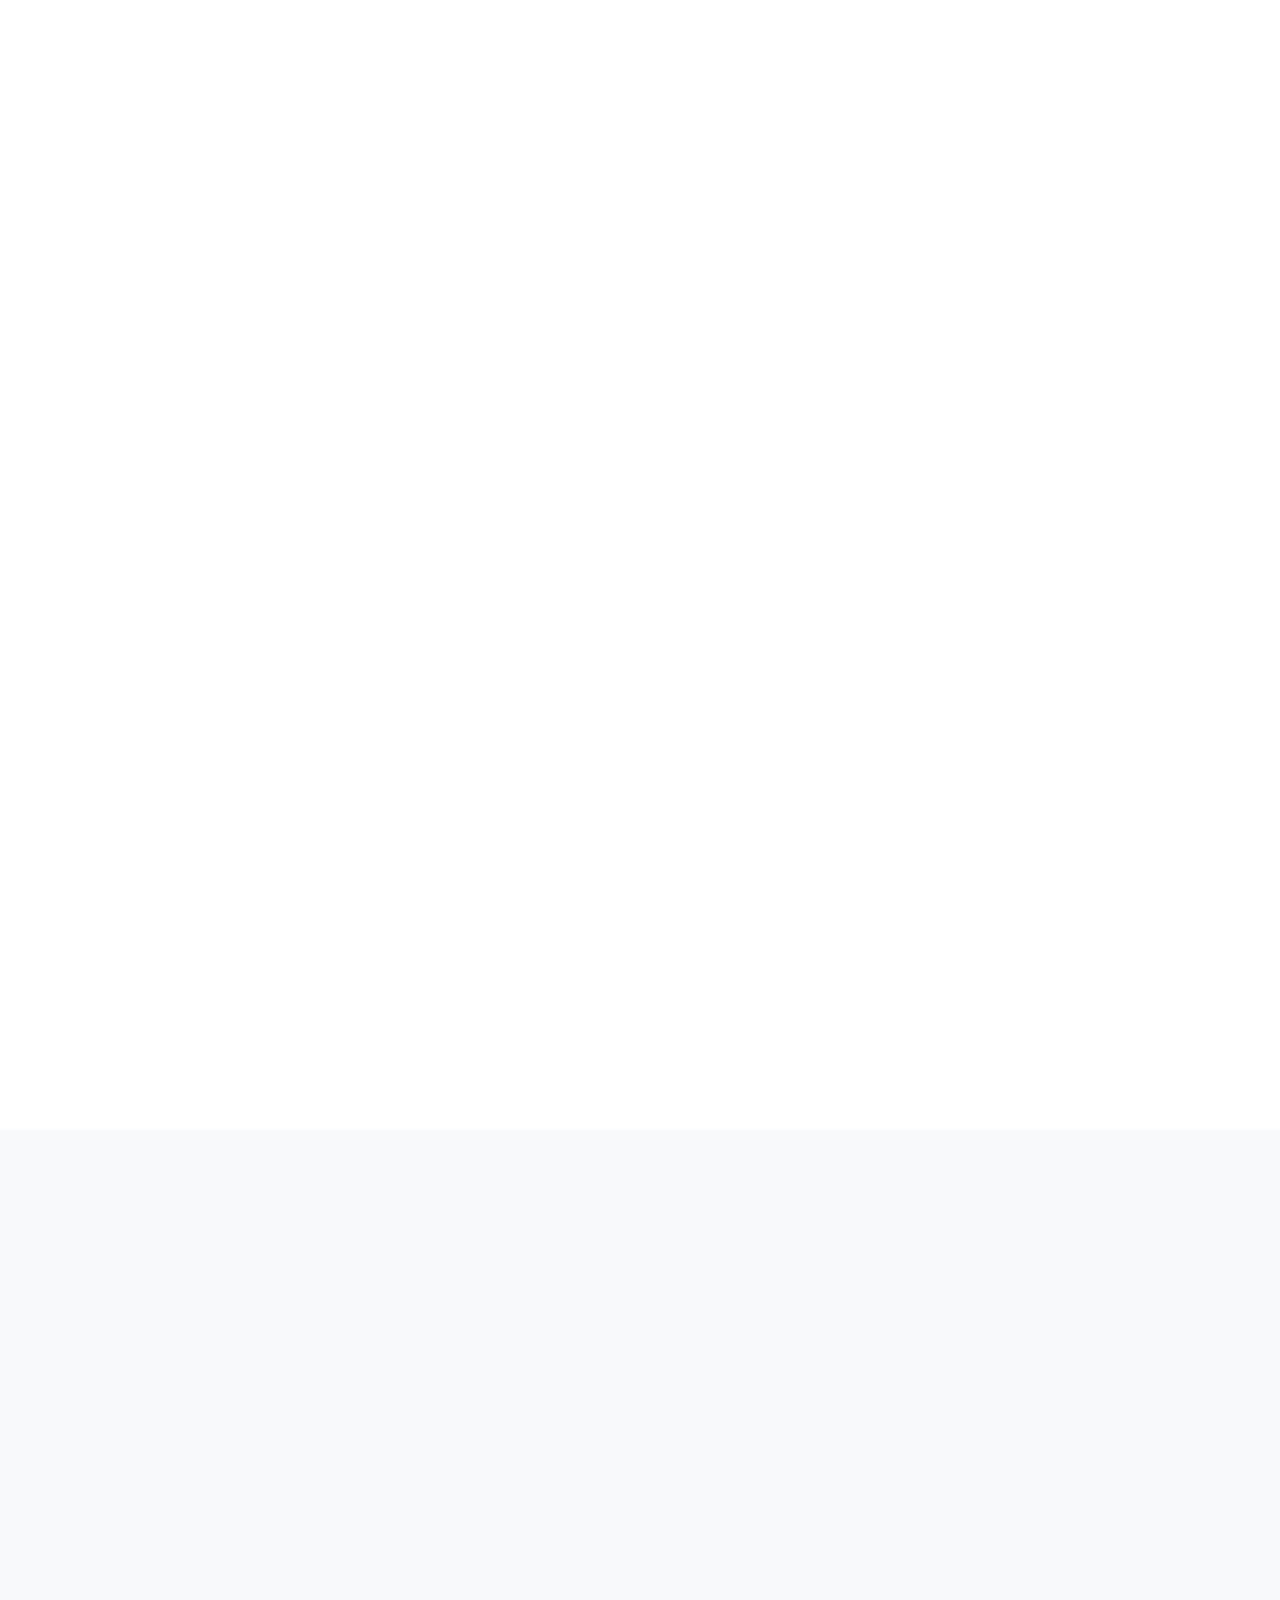
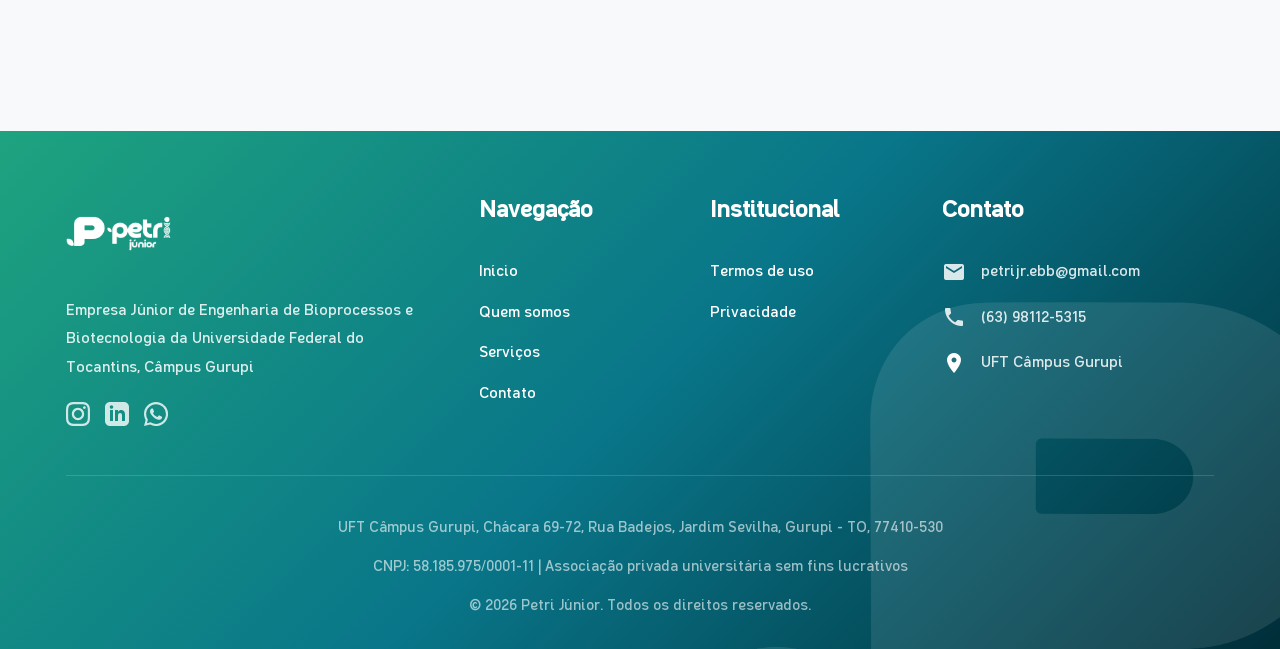
==== commit 0ee7fe1e: "update" ====
--- a/index.html
+++ b/index.html
@@ -104,7 +104,7 @@
           </div>
           <!-- Inovação -->
           <div class="area-card span-3 fade-in">
-            <img src="https://images.unsplash.com/photo-1668600418823-6d4dd4e74353?q=80&w=800&auto=format&fit=crop" alt="Inovação">
+            <img src="assets/img/team/jessica-petri.jpeg" alt="Inovação">
             <div class="card-content">
               <span class="material-icons" style="font-size: 32px; margin-bottom: 10px;">science</span>
               <h3>Inovação e pesquisa</h3>
@@ -173,6 +173,117 @@
             <h3 class="counter" data-target="20" style="color: var(--primary); font-size: 3.5rem; margin-bottom: 10px;">+0</h3>
             <p style="font-weight: bold; color: var(--primary-darker);">Membros ativos</p>
           </div>
+        </div>
+      </div>
+    </section>
+
+    <!-- Juventude Solidária -->
+    <section class="section-padding" style="background: var(--bg-light);">
+      <div class="container" style="display: block;">
+        <div style="display: grid; grid-template-columns: minmax(0, 0.85fr) 1fr; gap: 60px; align-items: flex-start;">
+
+          <!-- Conteúdo -->
+          <div class="fade-in">
+
+            <!-- Logos -->
+            <div style="display: flex; flex-wrap: wrap; gap: 24px; align-items: center; margin-bottom: 32px;">
+              <img src="assets/img/logos/logo-governo-brasil.png" alt="Governo do Brasil" style="height: 90px; width: auto; object-fit: contain;">
+              <img src="assets/img/logos/logo-brasil-participativo.png" alt="Brasil Participativo" style="height: 90px; width: auto; object-fit: contain;">
+              <img src="assets/img/logos/logo-snj.png" alt="Secretaria Nacional da Juventude" style="height: 90px; width: auto; object-fit: contain;">
+              <img src="assets/img/logos/logo-juventude-solidaria.png" alt="Juventude Solidária" style="height: 90px; width: auto; object-fit: contain;">
+            </div>
+
+            <h2 style="font-size: 2.8rem; line-height: 1.15; margin-bottom: 16px;">Aprovação no programa <span style="color: var(--primary);">Juventude Solidária</span></h2>
+            <p style="font-size: 1rem; color: var(--text-muted); margin-bottom: 32px; line-height: 1.7;">
+              O poder público federal reconheceu a capacidade técnica da Petri e aprovou nosso projeto no programa nacional de juventude, levando ciência aplicada e segurança sanitária ao Cerrado tocantinense.
+            </p>
+
+            <!-- Ações / checks -->
+            <ul style="list-style: none; padding: 0; margin: 0; display: flex; flex-direction: column; gap: 14px;">
+              <li style="display: flex; align-items: flex-start; gap: 12px;">
+                <span class="material-icons" style="color: var(--primary); font-size: 22px; margin-top: 1px; flex-shrink: 0;">science</span>
+                <span style="color: var(--text-dark); font-size: 0.98rem; line-height: 1.5;"><strong>Análises microbiológicas gratuitas</strong> em estabelecimentos de Gurupi e região.</span>
+              </li>
+              <li style="display: flex; align-items: flex-start; gap: 12px;">
+                <span class="material-icons" style="color: var(--primary); font-size: 22px; margin-top: 1px; flex-shrink: 0;">support_agent</span>
+                <span style="color: var(--text-dark); font-size: 0.98rem; line-height: 1.5;"><strong>Consultorias e laudos gratuitos</strong> para pequenos negócios locais.</span>
+              </li>
+              <li style="display: flex; align-items: flex-start; gap: 12px;">
+                <span class="material-icons" style="color: var(--primary); font-size: 22px; margin-top: 1px; flex-shrink: 0;">school</span>
+                <span style="color: var(--text-dark); font-size: 0.98rem; line-height: 1.5;"><strong>Oficinas de segurança alimentar</strong> em escolas públicas e unidades do CRAS.</span>
+              </li>
+              <li style="display: flex; align-items: flex-start; gap: 12px;">
+                <span class="material-icons" style="color: var(--primary); font-size: 22px; margin-top: 1px; flex-shrink: 0;">groups</span>
+                <span style="color: var(--text-dark); font-size: 0.98rem; line-height: 1.5;"><strong>Mobilização de jovens da comunidade</strong> junto à equipe Petri.</span>
+              </li>
+            </ul>
+
+          </div><!-- /conteúdo -->
+
+          <!-- Imagem -->
+          <div class="fade-in" style="position: sticky; top: 80px;">
+            <img src="assets/img/team/juve.png" alt="Juventude Solidária — Petri Júnior" style="width: 100%; height: auto; display: block; transition: transform 0.5s ease, filter 0.5s ease;" onmouseover="this.style.transform='scale(1.04)';this.style.filter='brightness(1.06)'" onmouseout="this.style.transform='scale(1)';this.style.filter='brightness(1)'">
+          </div>
+
+        </div>
+      </div>
+    </section>
+
+    <!-- ENEJ -->
+    <section class="section-padding" style="background: white;">
+      <div class="container" style="display: block;">
+        <div style="display: grid; grid-template-columns: 1fr 1fr; gap: 64px; align-items: center;">
+
+          <!-- Imagem / placeholder -->
+          <div class="fade-in" style="display: flex; flex-direction: column; gap: 20px;">
+            <!-- Foto da conquista -->
+            <div style="background: var(--bg-light); border-radius: 20px; aspect-ratio: 4/3; display: flex; flex-direction: column; align-items: center; justify-content: center; gap: 10px; border: 2px dashed #d0d0d0;">
+              <span class="material-icons" style="font-size: 48px; color: #ccc;">add_photo_alternate</span>
+              <span style="font-size: 0.82rem; color: #aaa; font-style: italic;">Foto da conquista no ENEJ 2026</span>
+            </div>
+            <!-- Logo ENEJ -->
+            <div style="display: flex; align-items: center; gap: 20px; flex-wrap: wrap;">
+              <div style="background: var(--bg-light); border-radius: 14px; height: 72px; min-width: 160px; display: flex; align-items: center; justify-content: center; border: 2px dashed #d0d0d0; flex: 1;">
+                <span style="font-size: 0.78rem; color: #aaa; font-style: italic;">Logo ENEJ 2026</span>
+              </div>
+              <div style="background: var(--bg-light); border-radius: 14px; height: 72px; min-width: 160px; display: flex; align-items: center; justify-content: center; border: 2px dashed #d0d0d0; flex: 1;">
+                <span style="font-size: 0.78rem; color: #aaa; font-style: italic;">Logo Brasil Júnior</span>
+              </div>
+            </div>
+          </div>
+
+          <!-- Conteúdo -->
+          <div class="fade-in">
+            <div style="display: inline-flex; align-items: center; gap: 8px; background: linear-gradient(135deg, var(--primary) 0%, var(--primary-darker) 100%); color: white; font-size: 0.78rem; font-weight: 700; letter-spacing: 0.08em; text-transform: uppercase; padding: 6px 16px; border-radius: 50px; margin-bottom: 20px;">
+              <span class="material-icons" style="font-size: 16px;">emoji_events</span>
+              Premiação Nacional
+            </div>
+
+            <h2 style="font-size: 2.6rem; line-height: 1.15; margin-bottom: 16px;">Reconhecimento <span style="color: var(--primary);">Nível 1 no ENEJ</span></h2>
+            <p style="font-size: 1rem; color: var(--text-muted); margin-bottom: 28px; line-height: 1.7;">
+              A Petri foi reconhecida no Palco de Reconhecimento do ENEJ 2026, premiação nacional da Brasil Júnior que celebra Empresas Juniores que atingem os indicadores de desempenho e cumprem as metas do Movimento Empresa Júnior.
+            </p>
+
+            <ul style="list-style: none; padding: 0; margin: 0 0 32px 0; display: flex; flex-direction: column; gap: 14px;">
+              <li style="display: flex; align-items: flex-start; gap: 12px;">
+                <span class="material-icons" style="color: var(--primary); font-size: 22px; margin-top: 1px; flex-shrink: 0;">military_tech</span>
+                <span style="color: var(--text-dark); font-size: 0.98rem; line-height: 1.5;"><strong>Palco de Reconhecimento Nível 1</strong> entregue pela Brasil Júnior no maior evento de empresas juniores do país.</span>
+              </li>
+              <li style="display: flex; align-items: flex-start; gap: 12px;">
+                <span class="material-icons" style="color: var(--primary); font-size: 22px; margin-top: 1px; flex-shrink: 0;">trending_up</span>
+                <span style="color: var(--text-dark); font-size: 0.98rem; line-height: 1.5;"><strong>Indicadores de desempenho atingidos</strong> e metas cumpridas no ciclo avaliativo do MEJ.</span>
+              </li>
+              <li style="display: flex; align-items: flex-start; gap: 12px;">
+                <span class="material-icons" style="color: var(--primary); font-size: 22px; margin-top: 1px; flex-shrink: 0;">favorite</span>
+                <span style="color: var(--text-dark); font-size: 0.98rem; line-height: 1.5;"><strong>Conquista coletiva</strong> de cada membro que acredita que ciência e gestão andam juntas.</span>
+              </li>
+            </ul>
+
+            <p style="font-size: 1rem; color: var(--text-muted); line-height: 1.7; border-left: 3px solid var(--primary); padding-left: 16px; font-style: italic;">
+              Essa conquista é de cada petriniano que coloca alma no que faz. Obrigado à nossa equipe incrível.
+            </p>
+          </div>
+
         </div>
       </div>
     </section>
